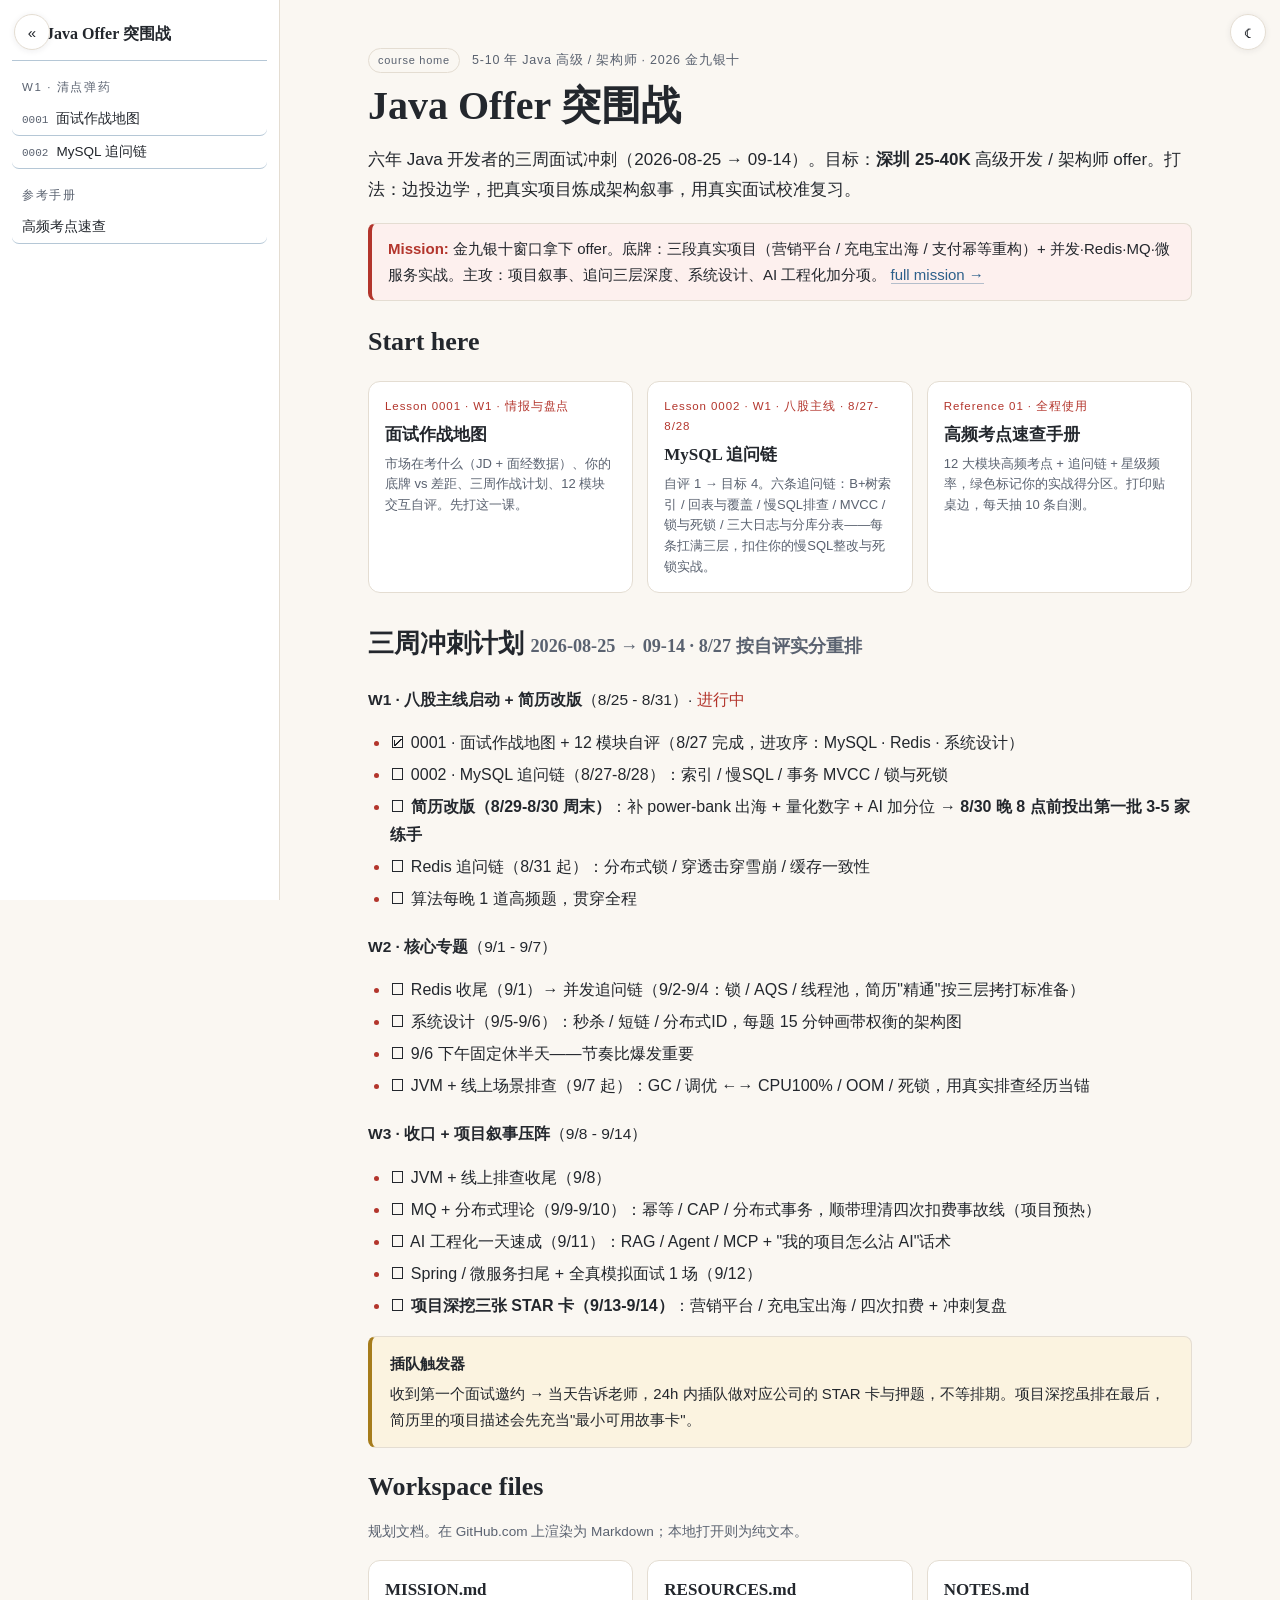
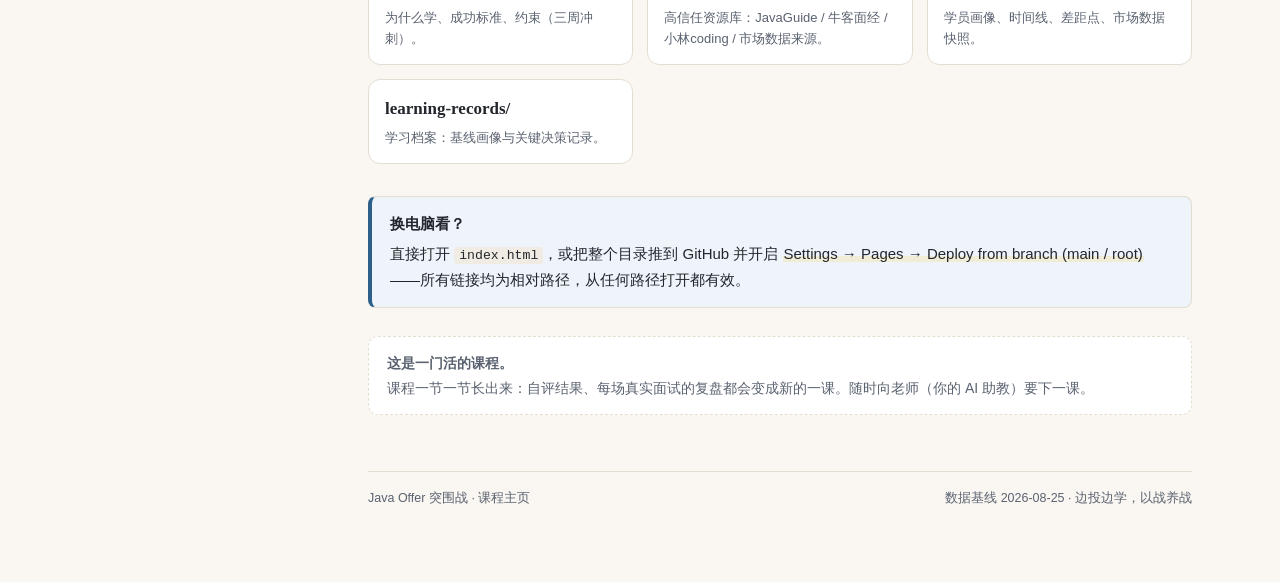
==== index.html @ 5a8470bd "课程初始化：作战地图 + MySQL 追问链 + 高频考点速查手册 - index.html 课程主页（三周冲刺 Roadmap，8/27 按自评实分重排） - lessons/0001 面试作战地图" ====
<!DOCTYPE html>
<html lang="zh-CN">
<head>
<meta charset="utf-8">
<meta name="viewport" content="width=device-width, initial-scale=1">
<title>Java Offer 突围战 · 三周冲刺</title>
<link rel="icon" href="assets/favicon.svg" type="image/svg+xml">
<link rel="stylesheet" href="assets/style.css">
<script src="assets/theme.js"></script>
<script src="assets/nav.js"></script>
</head>
<body>
<main class="page">

<div class="lesson-head">
  <div class="meta"><span class="tag">course home</span> 5-10 年 Java 高级 / 架构师 · 2026 金九银十</div>
  <h1>Java Offer 突围战</h1>
  <p class="lead">六年 Java 开发者的三周面试冲刺（2026-08-25 → 09-14）。目标：<strong>深圳 25-40K</strong> 高级开发 / 架构师 offer。打法：边投边学，把真实项目炼成架构叙事，用真实面试校准复习。</p>
</div>

<div class="win">
  <span class="label">Mission:</span> 金九银十窗口拿下 offer。底牌：三段真实项目（营销平台 / 充电宝出海 / 支付幂等重构）+ 并发·Redis·MQ·微服务实战。主攻：项目叙事、追问三层深度、系统设计、AI 工程化加分项。&nbsp;<a href="MISSION.md">full mission →</a>
</div>

<h2>Start here</h2>
<div class="cards">
  <a class="card" href="lessons/0001-interview-battle-map.html">
    <div class="n">Lesson 0001 · W1 · 情报与盘点</div>
    <div class="t">面试作战地图</div>
    <div class="d">市场在考什么（JD + 面经数据）、你的底牌 vs 差距、三周作战计划、12 模块交互自评。先打这一课。</div>
  </a>
  <a class="card" href="lessons/0002-mysql-follow-up-chains.html">
    <div class="n">Lesson 0002 · W1 · 八股主线 · 8/27-8/28</div>
    <div class="t">MySQL 追问链</div>
    <div class="d">自评 1 → 目标 4。六条追问链：B+树索引 / 回表与覆盖 / 慢SQL排查 / MVCC / 锁与死锁 / 三大日志与分库分表——每条扛满三层，扣住你的慢SQL整改与死锁实战。</div>
  </a>
  <a class="card" href="reference/0001-high-frequency-topics.html">
    <div class="n">Reference 01 · 全程使用</div>
    <div class="t">高频考点速查手册</div>
    <div class="d">12 大模块高频考点 + 追问链 + 星级频率，绿色标记你的实战得分区。打印贴桌边，每天抽 10 条自测。</div>
  </a>
</div>

<h2>三周冲刺计划 <span style="font-size:.7em;color:var(--ink-soft)">2026-08-25 → 09-14 · 8/27 按自评实分重排</span></h2>

<div class="phase"><strong>W1 · 八股主线启动 + 简历改版</strong>（8/25 - 8/31）· <span style="color:var(--accent)">进行中</span></div>
<ul>
  <li>☑ 0001 · 面试作战地图 + 12 模块自评（8/27 完成，进攻序：MySQL · Redis · 系统设计）</li>
  <li>☐ 0002 · MySQL 追问链（8/27-8/28）：索引 / 慢SQL / 事务 MVCC / 锁与死锁</li>
  <li>☐ <b>简历改版（8/29-8/30 周末）</b>：补 power-bank 出海 + 量化数字 + AI 加分位 → <b>8/30 晚 8 点前投出第一批 3-5 家练手</b></li>
  <li>☐ Redis 追问链（8/31 起）：分布式锁 / 穿透击穿雪崩 / 缓存一致性</li>
  <li>☐ 算法每晚 1 道高频题，贯穿全程</li>
</ul>

<div class="phase"><strong>W2 · 核心专题</strong>（9/1 - 9/7）</div>
<ul>
  <li>☐ Redis 收尾（9/1）→ 并发追问链（9/2-9/4：锁 / AQS / 线程池，简历"精通"按三层拷打标准备）</li>
  <li>☐ 系统设计（9/5-9/6）：秒杀 / 短链 / 分布式ID，每题 15 分钟画带权衡的架构图</li>
  <li>☐ 9/6 下午固定休半天——节奏比爆发重要</li>
  <li>☐ JVM + 线上场景排查（9/7 起）：GC / 调优 ←→ CPU100% / OOM / 死锁，用真实排查经历当锚</li>
</ul>

<div class="phase"><strong>W3 · 收口 + 项目叙事压阵</strong>（9/8 - 9/14）</div>
<ul>
  <li>☐ JVM + 线上排查收尾（9/8）</li>
  <li>☐ MQ + 分布式理论（9/9-9/10）：幂等 / CAP / 分布式事务，顺带理清四次扣费事故线（项目预热）</li>
  <li>☐ AI 工程化一天速成（9/11）：RAG / Agent / MCP + "我的项目怎么沾 AI"话术</li>
  <li>☐ Spring / 微服务扫尾 + 全真模拟面试 1 场（9/12）</li>
  <li>☐ <b>项目深挖三张 STAR 卡（9/13-9/14）</b>：营销平台 / 充电宝出海 / 四次扣费 + 冲刺复盘</li>
</ul>

<div class="callout gold">
  <span class="ttl">插队触发器</span>
  收到第一个面试邀约 → 当天告诉老师，24h 内插队做对应公司的 STAR 卡与押题，不等排期。项目深挖虽排在最后，简历里的项目描述会先充当"最小可用故事卡"。
</div>

<h2>Workspace files</h2>
<p style="font-size:.85rem;color:var(--ink-soft)">规划文档。在 GitHub.com 上渲染为 Markdown；本地打开则为纯文本。</p>
<div class="cards">
  <a class="card" href="MISSION.md"><div class="t">MISSION.md</div><div class="d">为什么学、成功标准、约束（三周冲刺）。</div></a>
  <a class="card" href="RESOURCES.md"><div class="t">RESOURCES.md</div><div class="d">高信任资源库：JavaGuide / 牛客面经 / 小林coding / 市场数据来源。</div></a>
  <a class="card" href="NOTES.md"><div class="t">NOTES.md</div><div class="d">学员画像、时间线、差距点、市场数据快照。</div></a>
  <a class="card" href="learning-records/0001-mission-established-baseline-from-resume.md"><div class="t">learning-records/</div><div class="d">学习档案：基线画像与关键决策记录。</div></a>
</div>

<div class="callout" style="margin-top:2rem;">
  <span class="ttl">换电脑看？</span>
  直接打开 <code>index.html</code>，或把整个目录推到 GitHub 并开启 <em>Settings → Pages → Deploy from branch (main / root)</em>——所有链接均为相对路径，从任何路径打开都有效。
</div>

<div class="ask-box">
  <span style="font-weight:700">这是一门活的课程。</span><br>
  课程一节一节长出来：自评结果、每场真实面试的复盘都会变成新的一课。随时向老师（你的 AI 助教）要下一课。
</div>

<footer class="site">
  <span>Java Offer 突围战 · 课程主页</span>
  <span>数据基线 2026-08-25 · 边投边学，以战养战</span>
</footer>

</main>
</body>
</html>
---- assets/style.css ----
/* ============================================================
   style.css — Java Offer 突围战 · 共享课程样式
   所有 lesson / reference / index 均引用本文件（nav.js 依赖此文件名推断路径前缀）。
   设计基调：暖纸底色 + 墨色正文 + 印章红点缀（作战地图气质）。
   支持明 / 暗双主题：theme.js 在首帧前设置 data-theme。
   ============================================================ */

:root {
  --paper: #faf7f2;
  --card: #ffffff;
  --ink: #23272d;
  --ink-soft: #5a6270;
  --line: #e4ddd2;
  --accent: #b3352c;        /* 印章红 */
  --accent-soft: #fdf0ee;
  --gold: #a67c1b;
  --gold-soft: #fbf3e0;
  --green: #2f7a4f;
  --green-soft: #ecf6f0;
  --blue: #2c5f8a;
  --blue-soft: #eef4fa;
  --surface-th: #f4efe7;    /* 表头 / 代码底 */
  --surface-zebra: #fdfbf8; /* 斑马纹 / 悬停 */
  --border-row: #efe9df;
  --code-bg: #f1ece3;
  --dot-idle: #d8d0c3;
  --em-mark: #f5df9d62;
  --shadow-card: rgba(35, 39, 45, 0.08);
  --serif: "Noto Serif SC", "Songti SC", "STSong", serif;
  --sans: -apple-system, "PingFang SC", "Helvetica Neue", "Microsoft YaHei", sans-serif;
  --mono: "SF Mono", "JetBrains Mono", Menlo, Consolas, monospace;
  --nav-w: 280px;
}

/* ---------- 暗色主题 ---------- */
[data-theme="dark"] {
  --paper: #17181c;
  --card: #20222a;
  --ink: #e8e6e1;
  --ink-soft: #9aa0ad;
  --line: #33363f;
  --accent: #e26157;
  --accent-soft: #38221f;
  --gold: #d9a94e;
  --gold-soft: #38301c;
  --green: #5cb887;
  --green-soft: #1e3227;
  --blue: #6da3d8;
  --blue-soft: #1d2c3d;
  --surface-th: #2a2d36;
  --surface-zebra: #242730;
  --border-row: #2e313a;
  --code-bg: #2b2e37;
  --dot-idle: #3f434e;
  --em-mark: #8a6d1f66;
  --shadow-card: rgba(0, 0, 0, 0.35);
}

* { box-sizing: border-box; }

html { -webkit-text-size-adjust: 100%; }

body {
  margin: 0;
  background: var(--paper);
  color: var(--ink);
  font-family: var(--sans);
  font-size: 16px;
  line-height: 1.75;
  text-rendering: optimizeLegibility;
  transition: background .25s ease, color .25s ease;
}

.page {
  max-width: 880px;
  margin: 0 auto;
  padding: 48px 28px 72px;
}

/* ---------- 侧边栏导航（nav.js 注入） ---------- */
.sidenav {
  position: fixed; top: 0; bottom: 0; left: 0;
  width: var(--nav-w);
  background: var(--card);
  border-right: 1px solid var(--line);
  overflow-y: auto;
  padding: 14px 12px 28px;
  z-index: 60;
  transition: transform .25s ease;
}
.sidenav .brand {
  display: block; font-family: var(--serif); font-weight: 700; font-size: 16px;
  color: var(--ink); text-decoration: none; padding: 6px 10px 12px;
}
.sidenav .brand:hover { color: var(--accent); }
.sidenav .sec {
  font-size: 11.5px; letter-spacing: .14em; color: var(--ink-soft);
  margin: 16px 10px 6px; text-transform: uppercase;
}
.sidenav .item {
  display: flex; gap: 8px; align-items: baseline;
  padding: 6px 10px; border-radius: 7px; font-size: 13.5px;
  color: var(--ink); text-decoration: none; line-height: 1.45;
}
.sidenav .item:hover { background: var(--surface-zebra); color: var(--accent); }
.sidenav .item.active { background: var(--accent-soft); color: var(--accent); font-weight: 650; }
.sidenav .item .num { font-family: var(--mono); font-size: 11px; color: var(--ink-soft); }

@media (min-width: 1024px) {
  body.has-nav { padding-left: var(--nav-w); }
  body.nav-collapsed { padding-left: 0; }
  body.nav-collapsed .sidenav { transform: translateX(-100%); }
  body.nav-collapsed .resize-handle { display: none; }
}
@media (max-width: 1023.98px) {
  .sidenav { transform: translateX(-100%); box-shadow: 8px 0 24px var(--shadow-card); }
  .sidenav.open { transform: none; }
  .resize-handle { display: none; }
}

.nav-backdrop {
  position: fixed; inset: 0; background: rgba(0, 0, 0, .35);
  opacity: 0; pointer-events: none; transition: opacity .2s; z-index: 55;
}
.nav-backdrop.show { opacity: 1; pointer-events: auto; }

.nav-toggle, .theme-toggle {
  position: fixed; top: 14px; z-index: 70;
  width: 36px; height: 36px; border-radius: 50%;
  border: 1px solid var(--line); background: var(--card); color: var(--ink);
  font-size: 15px; cursor: pointer; line-height: 1;
  box-shadow: 0 1px 6px var(--shadow-card);
}
.nav-toggle { left: 14px; }
.theme-toggle { right: 14px; }
.nav-toggle:hover, .theme-toggle:hover { border-color: var(--accent); color: var(--accent); }

.resize-handle {
  position: fixed; top: 0; bottom: 0;
  left: calc(var(--nav-w) - 3px); width: 6px;
  cursor: col-resize; z-index: 65;
}
body.resizing { cursor: col-resize; user-select: none; }
body.resizing .sidenav { transition: none; }

/* ---------- 课程主页（index.html） ---------- */
.lesson-head .meta {
  font-size: 12.5px; color: var(--ink-soft); letter-spacing: .06em; margin-bottom: 8px;
}
.tag {
  display: inline-block; border: 1px solid var(--line); border-radius: 999px;
  padding: 2px 9px; margin-right: 8px; font-size: 11px; color: var(--ink-soft);
}
.cards {
  display: grid; grid-template-columns: repeat(auto-fill, minmax(250px, 1fr));
  gap: 14px; margin: 16px 0 28px;
}
.card {
  display: block; background: var(--card); border: 1px solid var(--line);
  border-radius: 12px; padding: 14px 16px; text-decoration: none; color: var(--ink);
  transition: transform .15s ease, border-color .15s ease, box-shadow .15s ease;
}
.card:hover {
  border-color: var(--accent); transform: translateY(-2px);
  box-shadow: 0 6px 18px var(--shadow-card);
}
.card .n { font-size: 11.5px; letter-spacing: .08em; color: var(--accent); margin-bottom: 4px; }
.card .t { font-family: var(--serif); font-size: 17px; font-weight: 700; margin-bottom: 4px; }
.card .d { font-size: 13px; color: var(--ink-soft); line-height: 1.6; }

.phase { margin: 20px 0 6px; font-size: 15.5px; }

.win {
  border: 1px solid var(--line); border-left: 4px solid var(--accent);
  background: var(--accent-soft); border-radius: 8px; padding: 12px 16px; margin: 18px 0;
  font-size: 15px;
}
.win .label { font-weight: 700; color: var(--accent); }

.ask-box {
  border: 1px dashed var(--line); border-radius: 10px; padding: 14px 18px;
  margin: 28px 0 0; color: var(--ink-soft); font-size: 14px; background: var(--card);
}

/* ---------- 头部 ---------- */
.kicker {
  font-family: var(--sans);
  font-size: 13px;
  letter-spacing: 0.35em;
  color: var(--accent);
  font-weight: 600;
  text-transform: uppercase;
  margin-bottom: 10px;
}

h1 {
  font-family: var(--serif);
  font-size: 40px;
  line-height: 1.25;
  margin: 0 0 14px;
  font-weight: 700;
}

.subtitle {
  font-size: 17px;
  color: var(--ink-soft);
  margin: 0 0 18px;
  max-width: 40em;
}

.meta-badges { display: flex; flex-wrap: wrap; gap: 8px; margin: 18px 0 8px; }

.badge {
  display: inline-block;
  font-size: 12px;
  line-height: 1;
  padding: 6px 10px;
  border-radius: 999px;
  border: 1px solid var(--line);
  background: var(--card);
  color: var(--ink-soft);
  white-space: nowrap;
}
.badge.red   { color: var(--accent); border-color: color-mix(in srgb, var(--accent) 30%, transparent); background: var(--accent-soft); }
.badge.gold  { color: var(--gold); border-color: color-mix(in srgb, var(--gold) 35%, transparent); background: var(--gold-soft); }
.badge.green { color: var(--green); border-color: color-mix(in srgb, var(--green) 35%, transparent); background: var(--green-soft); }
.badge.blue  { color: var(--blue); border-color: color-mix(in srgb, var(--blue) 35%, transparent); background: var(--blue-soft); }

hr.rule {
  border: 0;
  height: 1px;
  background: linear-gradient(90deg, var(--accent) 0 64px, var(--line) 64px 100%);
  margin: 34px 0;
}

/* ---------- 章节 ---------- */
section { margin: 34px 0; }

h2 {
  font-family: var(--serif);
  font-size: 26px;
  margin: 0 0 6px;
  font-weight: 700;
}
h2 .no {
  color: var(--accent);
  font-size: 15px;
  font-family: var(--sans);
  font-weight: 600;
  letter-spacing: 0.15em;
  display: block;
  margin-bottom: 2px;
}
h3 {
  font-family: var(--serif);
  font-size: 19px;
  margin: 26px 0 8px;
  font-weight: 700;
}

.lead { font-size: 17px; color: var(--ink); }
p { margin: 10px 0; }
a { color: var(--blue); text-decoration: none; border-bottom: 1px solid color-mix(in srgb, var(--blue) 35%, transparent); }
a:hover { color: var(--accent); border-bottom-color: var(--accent); }

strong { font-weight: 650; }
em { font-style: normal; background: linear-gradient(transparent 62%, var(--em-mark) 62%); padding: 0 1px; }

ul, ol { padding-left: 1.4em; }
li { margin: 4px 0; }
li::marker { color: var(--accent); }

/* ---------- 表格 ---------- */
.tbl-wrap { overflow-x: auto; margin: 14px 0; border: 1px solid var(--line); border-radius: 10px; background: var(--card); }

table { border-collapse: collapse; width: 100%; font-size: 14px; line-height: 1.6; }

th {
  font-family: var(--sans);
  text-align: left;
  font-size: 12.5px;
  letter-spacing: 0.06em;
  color: var(--ink-soft);
  background: var(--surface-th);
  padding: 10px 12px;
  border-bottom: 1px solid var(--line);
  white-space: nowrap;
}
td {
  padding: 10px 12px;
  border-bottom: 1px solid var(--border-row);
  vertical-align: top;
}
tr:last-child td { border-bottom: 0; }
tr:nth-child(even) td { background: var(--surface-zebra); }

table .ok   { color: var(--green); font-weight: 600; }
table .gap  { color: var(--accent); font-weight: 600; }
table .mid  { color: var(--gold); font-weight: 600; }

/* ---------- 提示块 ---------- */
.callout {
  border: 1px solid var(--line);
  border-left: 4px solid var(--blue);
  border-radius: 8px;
  background: var(--blue-soft);
  padding: 14px 18px;
  margin: 16px 0;
  font-size: 15px;
}
.callout .ttl { font-weight: 700; display: block; margin-bottom: 4px; font-family: var(--serif); }
.callout.red   { border-left-color: var(--accent); background: var(--accent-soft); }
.callout.gold  { border-left-color: var(--gold);   background: var(--gold-soft); }
.callout.green { border-left-color: var(--green);  background: var(--green-soft); }

/* ---------- 行动卡（今日战令） ---------- */
.action {
  border: 2px solid var(--ink);
  border-radius: 12px;
  background: var(--card);
  box-shadow: 5px 5px 0 var(--accent);
  padding: 20px 24px;
  margin: 26px 0;
}
.action .ttl {
  font-family: var(--serif);
  font-size: 20px;
  font-weight: 700;
  margin-bottom: 6px;
}

/* ---------- 星级（考点频率） ---------- */
.stars { color: var(--accent); letter-spacing: 2px; font-size: 13px; white-space: nowrap; }
.stars .off { color: var(--dot-idle); }

/* ---------- 交互组件（自评 / 测验通用） ---------- */
.widget {
  border: 1px solid var(--line);
  border-radius: 12px;
  background: var(--card);
  padding: 20px 22px;
  margin: 18px 0;
}
.widget .w-title {
  font-family: var(--serif);
  font-size: 18px;
  font-weight: 700;
  margin-bottom: 4px;
}
.widget .w-sub { font-size: 13.5px; color: var(--ink-soft); margin-bottom: 14px; }

.rate-row {
  display: flex;
  align-items: center;
  gap: 12px;
  padding: 9px 6px;
  border-bottom: 1px dashed var(--border-row);
  flex-wrap: wrap;
}
.rate-row:last-of-type { border-bottom: 0; }
.rate-row .r-name { flex: 1 1 240px; font-size: 14.5px; }
.rate-row .r-name small { color: var(--ink-soft); display: block; font-size: 12px; line-height: 1.5; }

.dots { display: flex; gap: 6px; }
.dots label {
  width: 30px; height: 30px;
  border-radius: 50%;
  border: 1.5px solid var(--dot-idle);
  display: flex; align-items: center; justify-content: center;
  font-size: 13px; color: var(--ink-soft);
  cursor: pointer; user-select: none;
  transition: all .12s ease;
}
.dots label:hover { border-color: var(--accent); color: var(--accent); }
.dots input { display: none; }
.dots label:has(input:checked) { background: var(--accent); border-color: var(--accent); color: #fff; font-weight: 700; }

.prio-list { list-style: none; padding: 0; margin: 12px 0 0; }
.prio-list li {
  display: flex; align-items: baseline; gap: 10px;
  padding: 7px 10px; border-radius: 7px; margin: 3px 0;
  font-size: 14.5px; background: var(--surface-zebra); border: 1px solid var(--border-row);
}
.prio-list li.top { background: var(--accent-soft); border-color: color-mix(in srgb, var(--accent) 30%, transparent); font-weight: 650; }
.prio-list .rank { font-family: var(--mono); font-size: 12px; color: var(--ink-soft); min-width: 2.4em; }
.prio-list li.top .rank { color: var(--accent); }
.prio-list .delta { margin-left: auto; font-size: 12px; color: var(--ink-soft); white-space: nowrap; }

/* ---------- 考点清单（reference 文档复用组件） ---------- */
.qlist { display: grid; gap: 10px; margin: 14px 0; }
.q-item {
  border: 1px solid var(--line); border-left: 3px solid var(--line);
  border-radius: 8px; background: var(--card); padding: 10px 14px;
}
.q-item.f3 { border-left-color: var(--accent); }
.q-item.f2 { border-left-color: var(--gold); }
.q-item.f1 { border-left-color: var(--line); }
.q-item .q-line { display: flex; align-items: baseline; gap: 10px; flex-wrap: wrap; }
.q-item .q-text { font-weight: 650; font-size: 15px; }
.q-item .q-hook { margin: 4px 0 0; font-size: 13.5px; color: var(--ink-soft); line-height: 1.65; }
.q-item .you {
  display: inline-block; font-size: 11.5px; color: var(--green); background: var(--green-soft);
  border: 1px solid color-mix(in srgb, var(--green) 35%, transparent); border-radius: 999px; padding: 2px 8px; white-space: nowrap;
}

/* ---------- 引用 / 出处 ---------- */
.src {
  font-size: 12.5px;
  color: var(--ink-soft);
  border-top: 1px dashed var(--line);
  margin-top: 18px;
  padding-top: 10px;
}
.cite { font-size: 12.5px; color: var(--ink-soft); }

/* ---------- 页脚 / 导航 ---------- */
.lesson-nav {
  display: flex; flex-wrap: wrap; gap: 10px; margin-top: 40px;
}
.lesson-nav a {
  display: inline-block; padding: 10px 16px; border-radius: 8px;
  background: var(--card); border: 1px solid var(--line);
  color: var(--ink); font-size: 14px; border-bottom-width: 1px;
}
.lesson-nav a:hover { border-color: var(--accent); color: var(--accent); }
.lesson-nav a.primary { background: var(--ink); color: var(--paper); border-color: var(--ink); }
.lesson-nav a.primary:hover { background: var(--accent); border-color: var(--accent); color: #fff; }

footer.site {
  margin-top: 56px; padding-top: 16px; border-top: 1px solid var(--line);
  font-size: 12.5px; color: var(--ink-soft);
  display: flex; justify-content: space-between; gap: 12px; flex-wrap: wrap;
}

code { font-family: var(--mono); font-size: 0.88em; background: var(--code-bg); border-radius: 4px; padding: 1px 5px; }

.flow {
  display: flex; flex-wrap: wrap; align-items: stretch; gap: 8px; margin: 14px 0;
}
.flow .step {
  flex: 1 1 150px; border: 1px solid var(--line); border-radius: 10px;
  background: var(--card); padding: 12px 14px; font-size: 13.5px; line-height: 1.55;
}
.flow .step b { display: block; font-family: var(--serif); font-size: 15px; margin-bottom: 3px; }
.flow .step.hot { border-color: color-mix(in srgb, var(--accent) 35%, transparent); background: var(--accent-soft); }

/* ---------- 打印 ---------- */
@media print {
  body { background: #fff; font-size: 12px; }
  .page { max-width: 100%; padding: 0; }
  .widget, .action { box-shadow: none; }
  section { break-inside: avoid-page; }
  .no-print, .sidenav, .nav-toggle, .theme-toggle, .resize-handle, .nav-backdrop { display: none !important; }
  body.has-nav { padding-left: 0; }
  a { border-bottom: 0; color: var(--ink); }
}
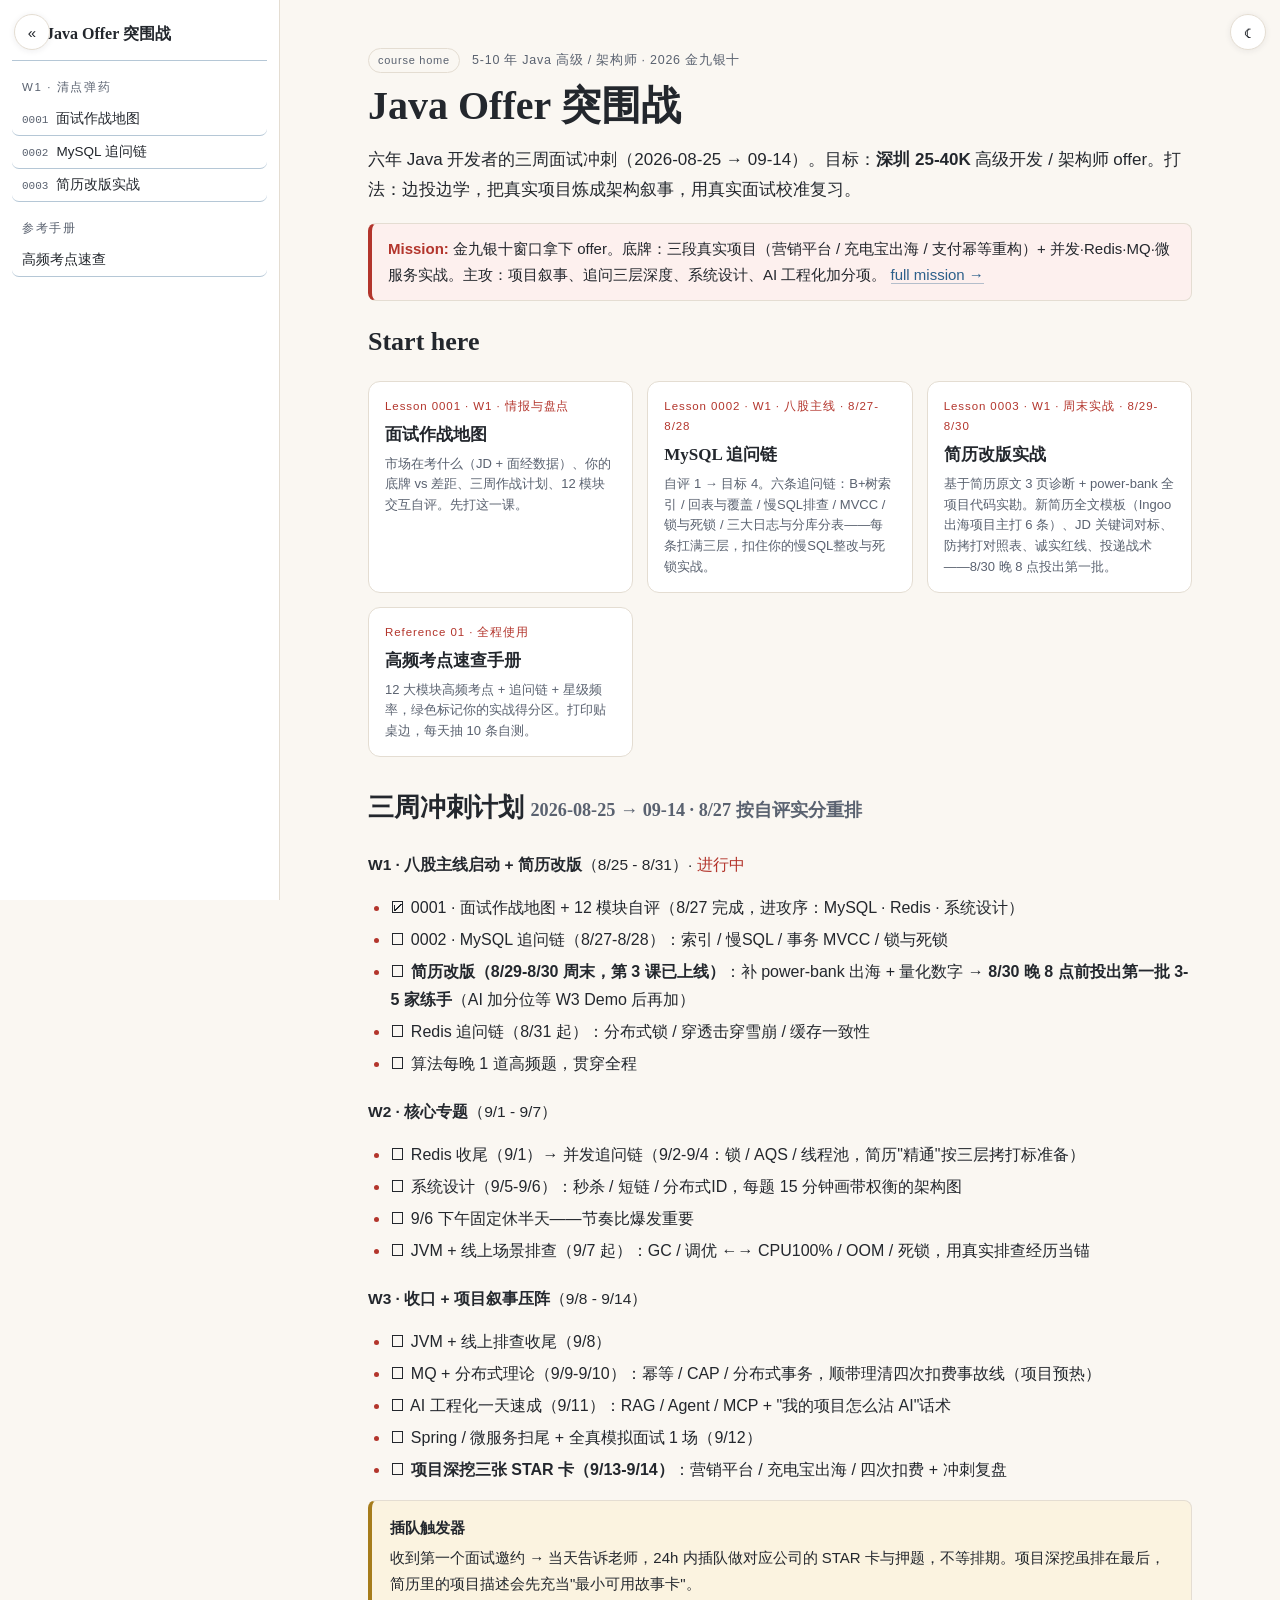
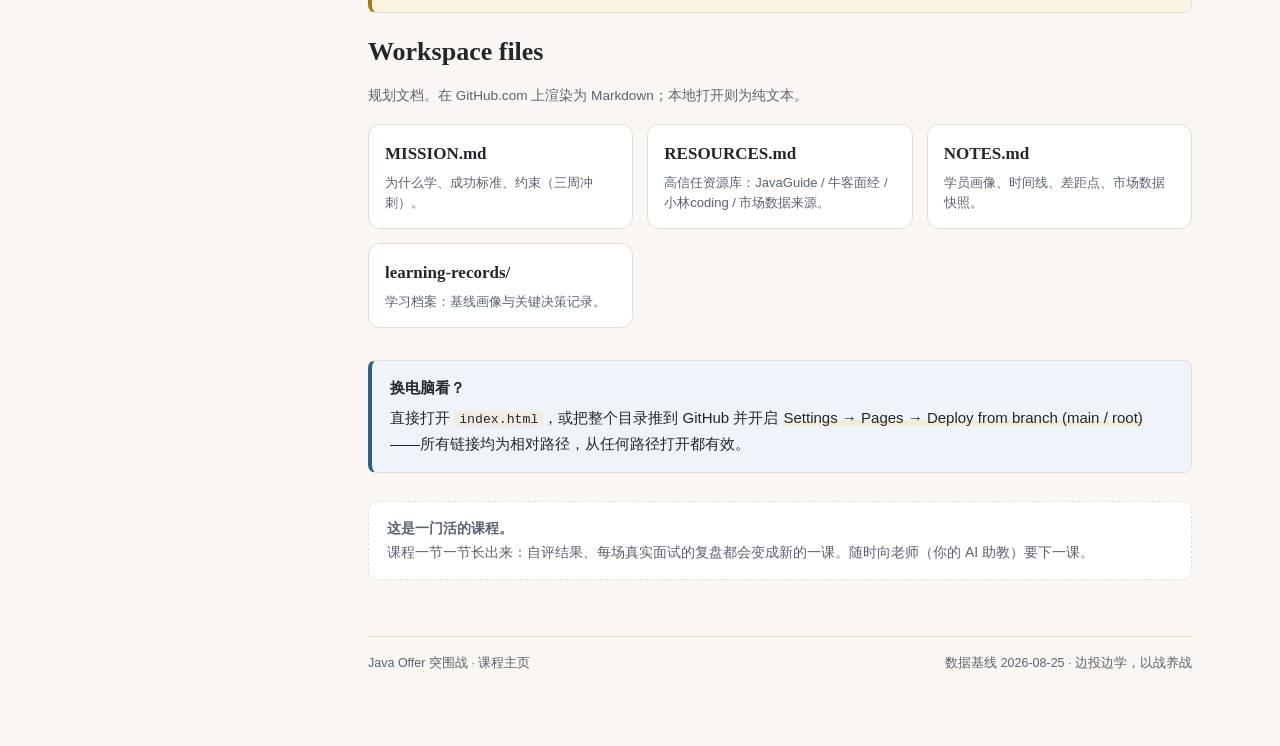
==== commit f7851171: "第3课简历改版实战：简历原文诊断 + power-bank 全项目实勘档案（0004）+ 隐私 PDF 不入库" ====
--- a/index.html
+++ b/index.html
@@ -34,6 +34,11 @@
     <div class="t">MySQL 追问链</div>
     <div class="d">自评 1 → 目标 4。六条追问链：B+树索引 / 回表与覆盖 / 慢SQL排查 / MVCC / 锁与死锁 / 三大日志与分库分表——每条扛满三层，扣住你的慢SQL整改与死锁实战。</div>
   </a>
+  <a class="card" href="lessons/0003-resume-rework.html">
+    <div class="n">Lesson 0003 · W1 · 周末实战 · 8/29-8/30</div>
+    <div class="t">简历改版实战</div>
+    <div class="d">基于简历原文 3 页诊断 + power-bank 全项目代码实勘。新简历全文模板（Ingoo 出海项目主打 6 条）、JD 关键词对标、防拷打对照表、诚实红线、投递战术——8/30 晚 8 点投出第一批。</div>
+  </a>
   <a class="card" href="reference/0001-high-frequency-topics.html">
     <div class="n">Reference 01 · 全程使用</div>
     <div class="t">高频考点速查手册</div>
@@ -47,7 +52,7 @@
 <ul>
   <li>☑ 0001 · 面试作战地图 + 12 模块自评（8/27 完成，进攻序：MySQL · Redis · 系统设计）</li>
   <li>☐ 0002 · MySQL 追问链（8/27-8/28）：索引 / 慢SQL / 事务 MVCC / 锁与死锁</li>
-  <li>☐ <b>简历改版（8/29-8/30 周末）</b>：补 power-bank 出海 + 量化数字 + AI 加分位 → <b>8/30 晚 8 点前投出第一批 3-5 家练手</b></li>
+  <li>☐ <b>简历改版（8/29-8/30 周末，第 3 课已上线）</b>：补 power-bank 出海 + 量化数字 → <b>8/30 晚 8 点前投出第一批 3-5 家练手</b>（AI 加分位等 W3 Demo 后再加）</li>
   <li>☐ Redis 追问链（8/31 起）：分布式锁 / 穿透击穿雪崩 / 缓存一致性</li>
   <li>☐ 算法每晚 1 道高频题，贯穿全程</li>
 </ul>
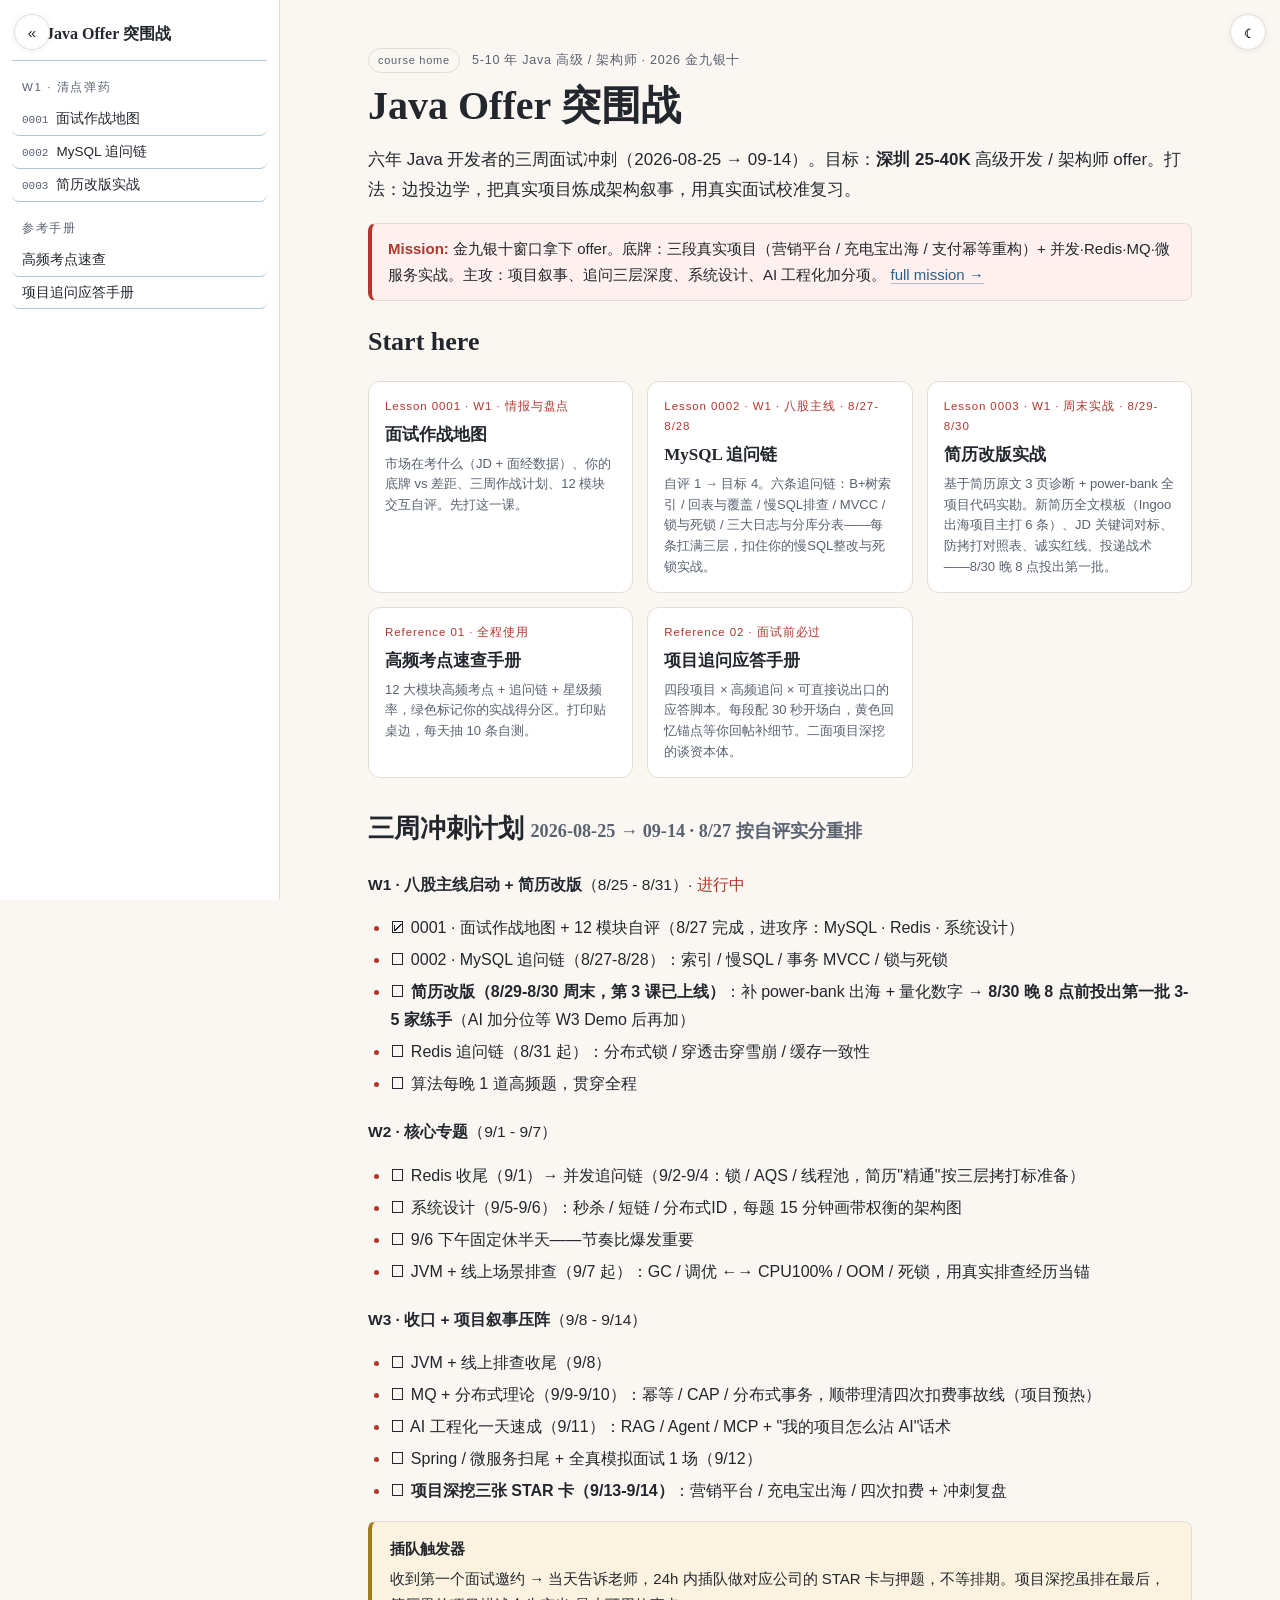
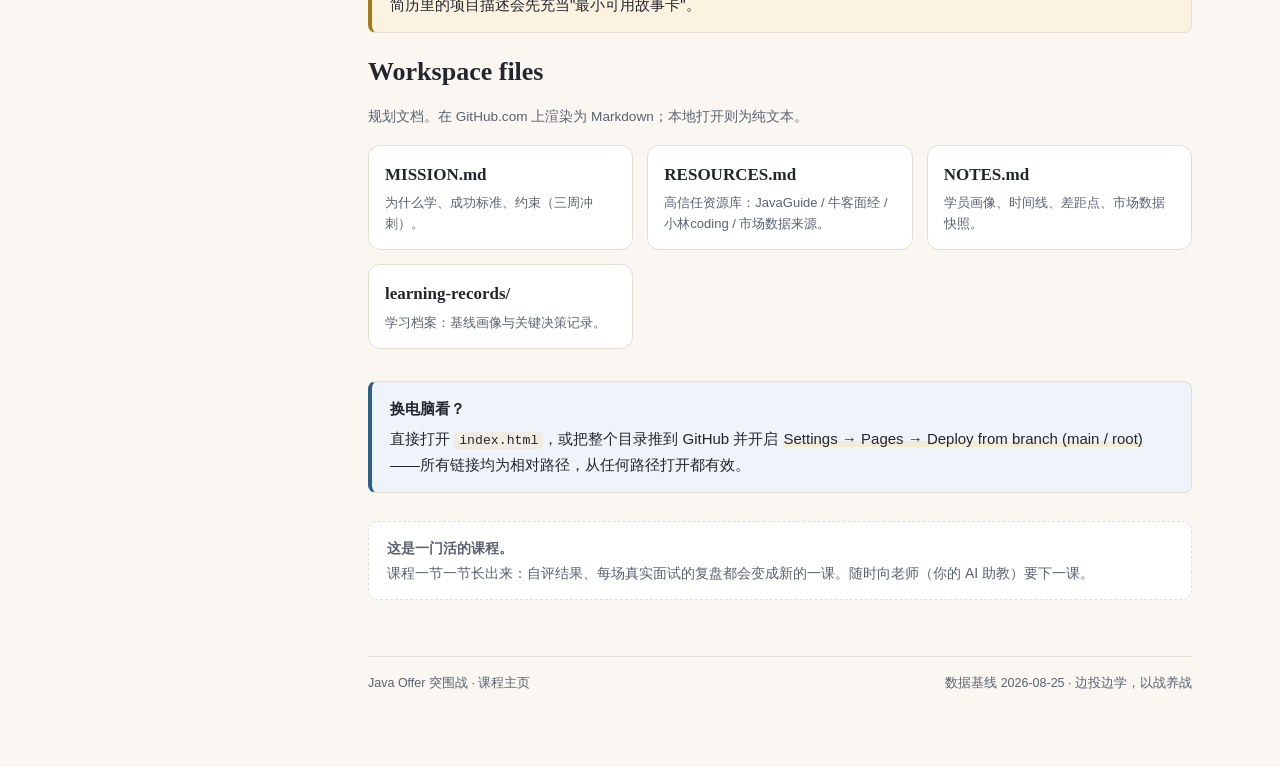
==== commit b7b32e9b: "简历恢复老项目详细度 + 新增《项目追问应答手册》（reference/0002：四段项目应答脚本+30秒开场白+回忆锚点）" ====
--- a/index.html
+++ b/index.html
@@ -43,6 +43,11 @@
     <div class="n">Reference 01 · 全程使用</div>
     <div class="t">高频考点速查手册</div>
     <div class="d">12 大模块高频考点 + 追问链 + 星级频率，绿色标记你的实战得分区。打印贴桌边，每天抽 10 条自测。</div>
+  </a>
+  <a class="card" href="reference/0002-project-question-bank.html">
+    <div class="n">Reference 02 · 面试前必过</div>
+    <div class="t">项目追问应答手册</div>
+    <div class="d">四段项目 × 高频追问 × 可直接说出口的应答脚本。每段配 30 秒开场白，黄色回忆锚点等你回帖补细节。二面项目深挖的谈资本体。</div>
   </a>
 </div>
 
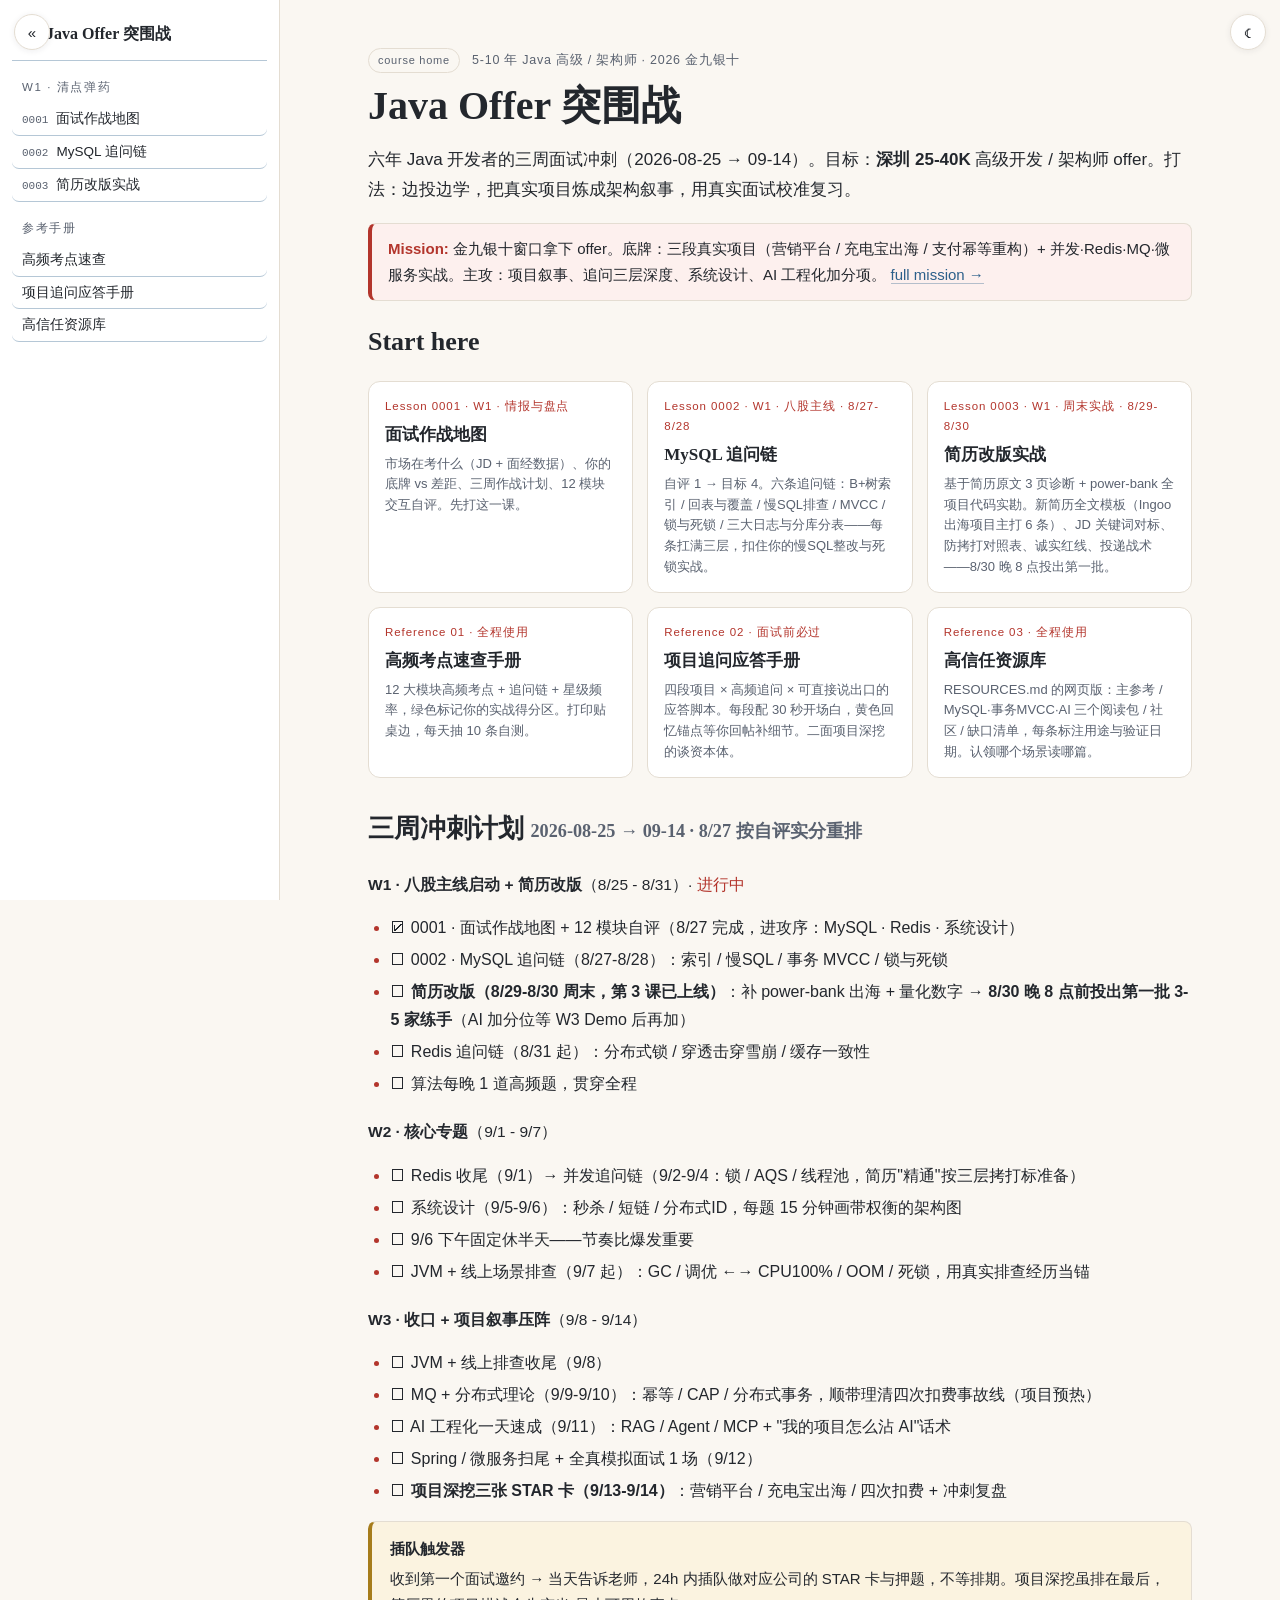
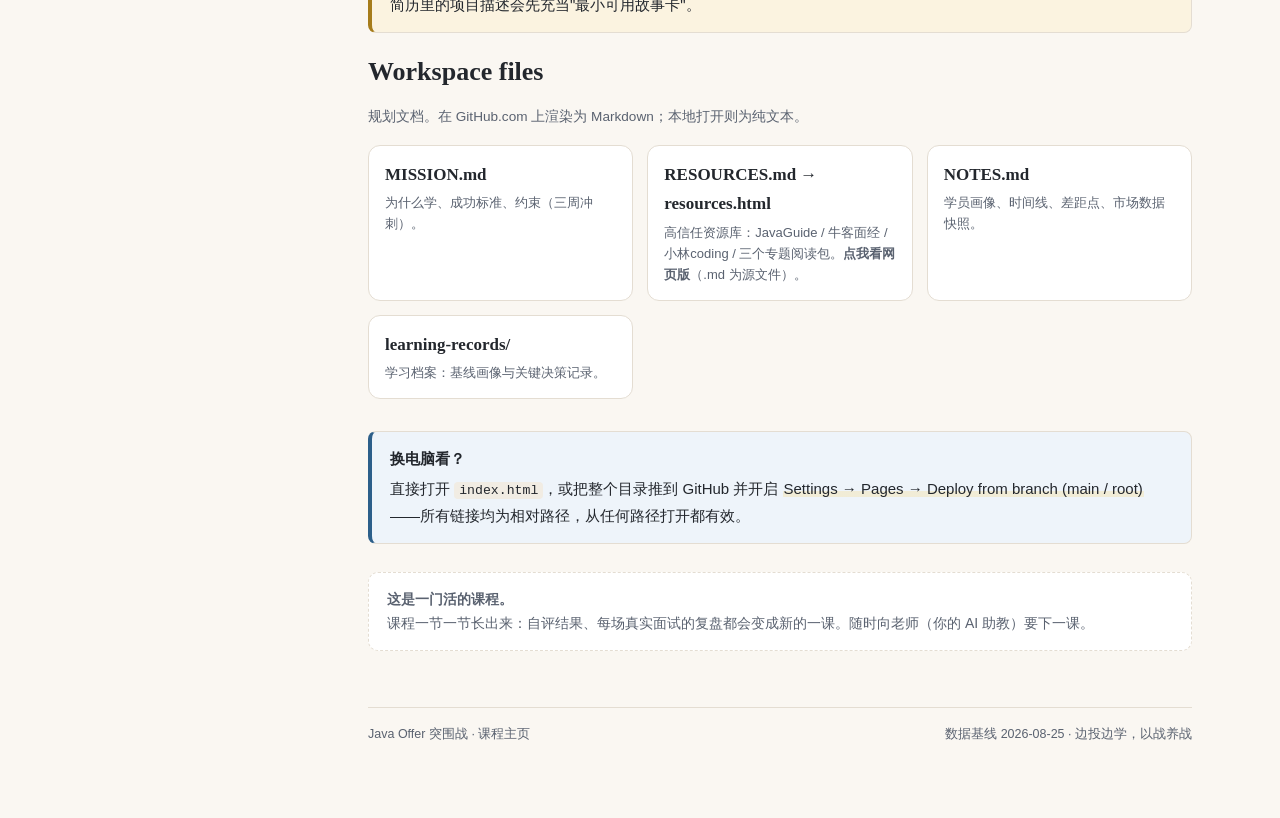
==== commit 7de40438: "第2课答疑沉淀：地基④⑤⑥ + 链3/链4补充；新增资源库网页版；移动端修复 - 地基④：树高公式 h=log(m+1)N 逐符号拆解（底数=扇出、换底公式、1170→3层） - 地基⑤：最左前缀底层" ====
--- a/index.html
+++ b/index.html
@@ -49,6 +49,11 @@
     <div class="t">项目追问应答手册</div>
     <div class="d">四段项目 × 高频追问 × 可直接说出口的应答脚本。每段配 30 秒开场白，黄色回忆锚点等你回帖补细节。二面项目深挖的谈资本体。</div>
   </a>
+  <a class="card" href="resources.html">
+    <div class="n">Reference 03 · 全程使用</div>
+    <div class="t">高信任资源库</div>
+    <div class="d">RESOURCES.md 的网页版：主参考 / MySQL·事务MVCC·AI 三个阅读包 / 社区 / 缺口清单，每条标注用途与验证日期。认领哪个场景读哪篇。</div>
+  </a>
 </div>
 
 <h2>三周冲刺计划 <span style="font-size:.7em;color:var(--ink-soft)">2026-08-25 → 09-14 · 8/27 按自评实分重排</span></h2>
@@ -88,7 +93,7 @@
 <p style="font-size:.85rem;color:var(--ink-soft)">规划文档。在 GitHub.com 上渲染为 Markdown；本地打开则为纯文本。</p>
 <div class="cards">
   <a class="card" href="MISSION.md"><div class="t">MISSION.md</div><div class="d">为什么学、成功标准、约束（三周冲刺）。</div></a>
-  <a class="card" href="RESOURCES.md"><div class="t">RESOURCES.md</div><div class="d">高信任资源库：JavaGuide / 牛客面经 / 小林coding / 市场数据来源。</div></a>
+  <a class="card" href="resources.html"><div class="t">RESOURCES.md → resources.html</div><div class="d">高信任资源库：JavaGuide / 牛客面经 / 小林coding / 三个专题阅读包。<b>点我看网页版</b>（.md 为源文件）。</div></a>
   <a class="card" href="NOTES.md"><div class="t">NOTES.md</div><div class="d">学员画像、时间线、差距点、市场数据快照。</div></a>
   <a class="card" href="learning-records/0001-mission-established-baseline-from-resume.md"><div class="t">learning-records/</div><div class="d">学习档案：基线画像与关键决策记录。</div></a>
 </div>
--- a/assets/style.css
+++ b/assets/style.css
@@ -444,6 +444,21 @@
 .flow .step b { display: block; font-family: var(--serif); font-size: 15px; margin-bottom: 3px; }
 .flow .step.hot { border-color: color-mix(in srgb, var(--accent) 35%, transparent); background: var(--accent-soft); }
 
+/* ---------- 移动端修复（2026-09-02） ---------- */
+@media (max-width: 1023.98px) {
+  /* 左上角的固定导航按钮（top:14px + 高 36px = 占到 50px）会压住页面标题，内容整体让位 */
+  body.has-nav .page { padding-top: 68px; }
+  /* "你的实战锚点"绿标内容较长，nowrap 在窄屏会溢出屏幕——改为可换行的高亮形态 */
+  .q-item .you {
+    display: inline;
+    white-space: normal;
+    box-decoration-break: clone;
+    -webkit-box-decoration-break: clone;
+  }
+  /* 长 URL / 长英文串兜底：允许必要时断词，防横向溢出 */
+  .callout, .q-hook, .card .d, td, p, li { overflow-wrap: break-word; }
+}
+
 /* ---------- 打印 ---------- */
 @media print {
   body { background: #fff; font-size: 12px; }
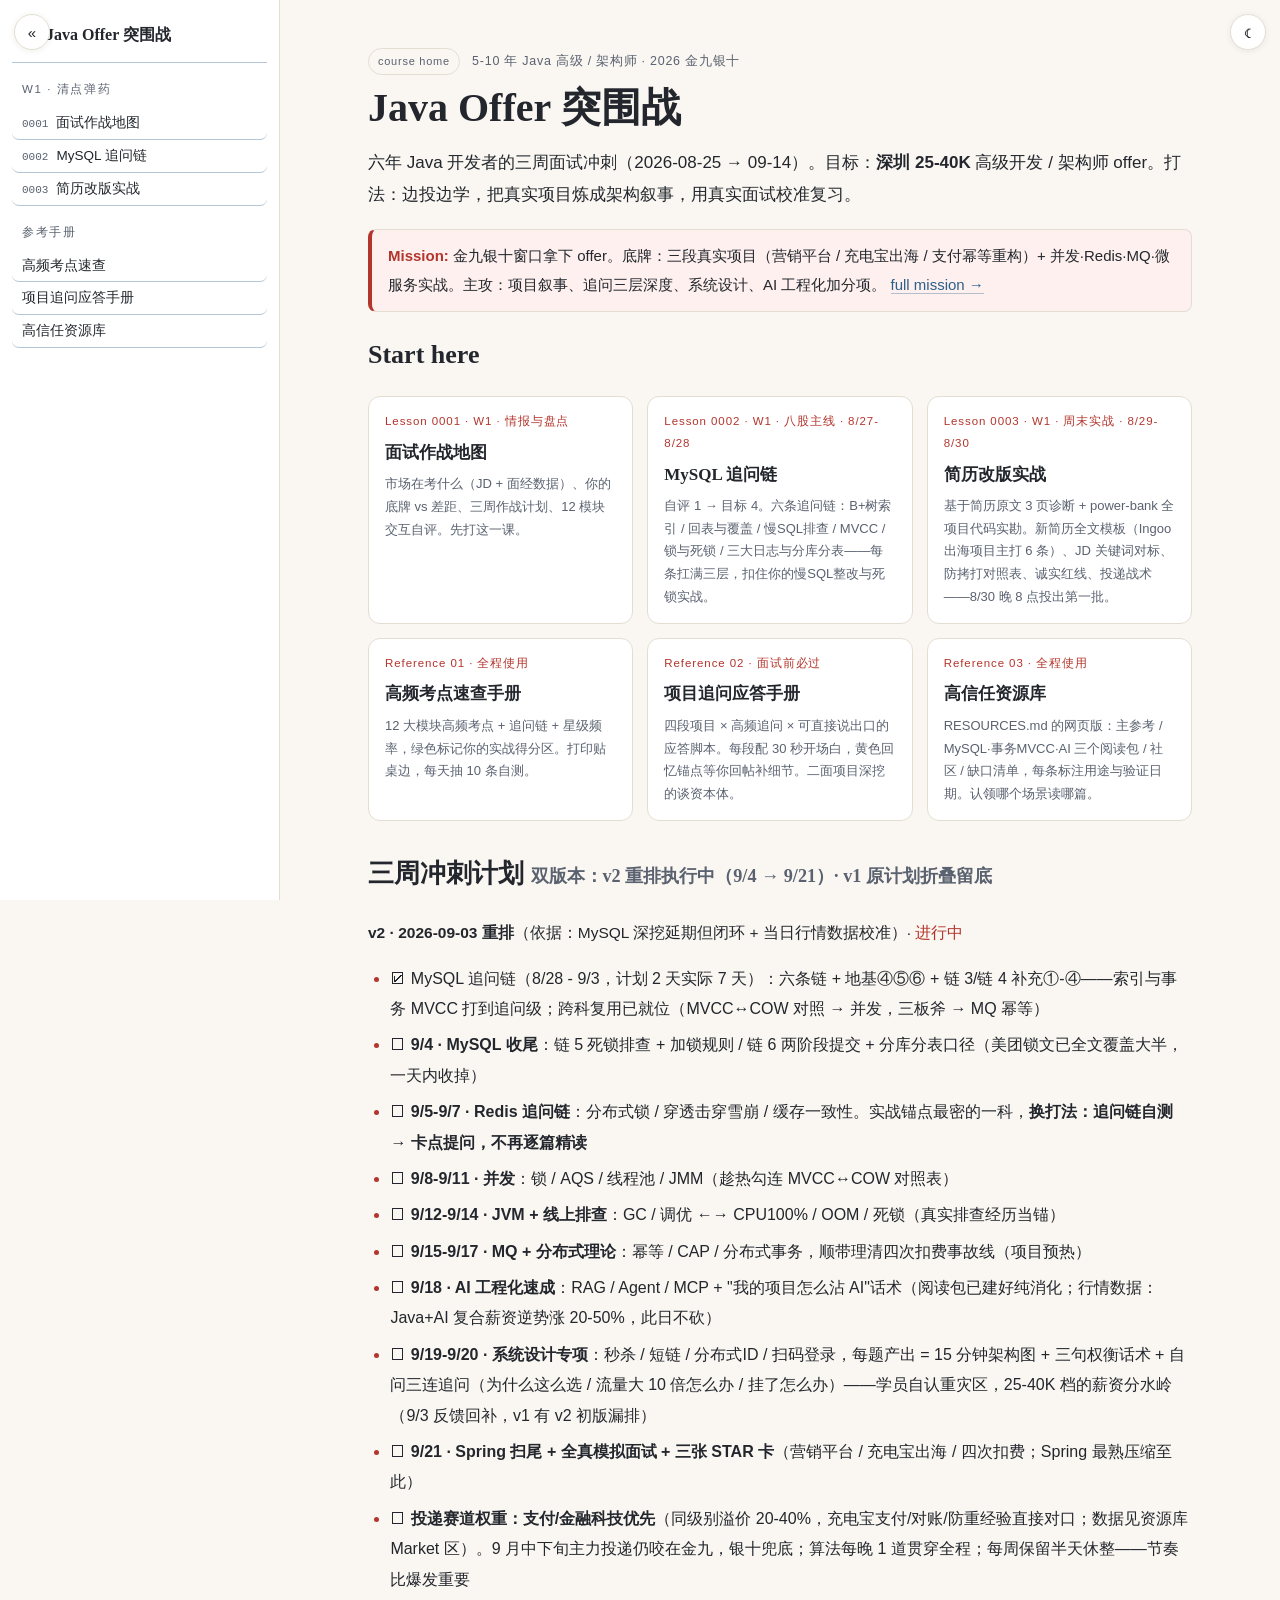
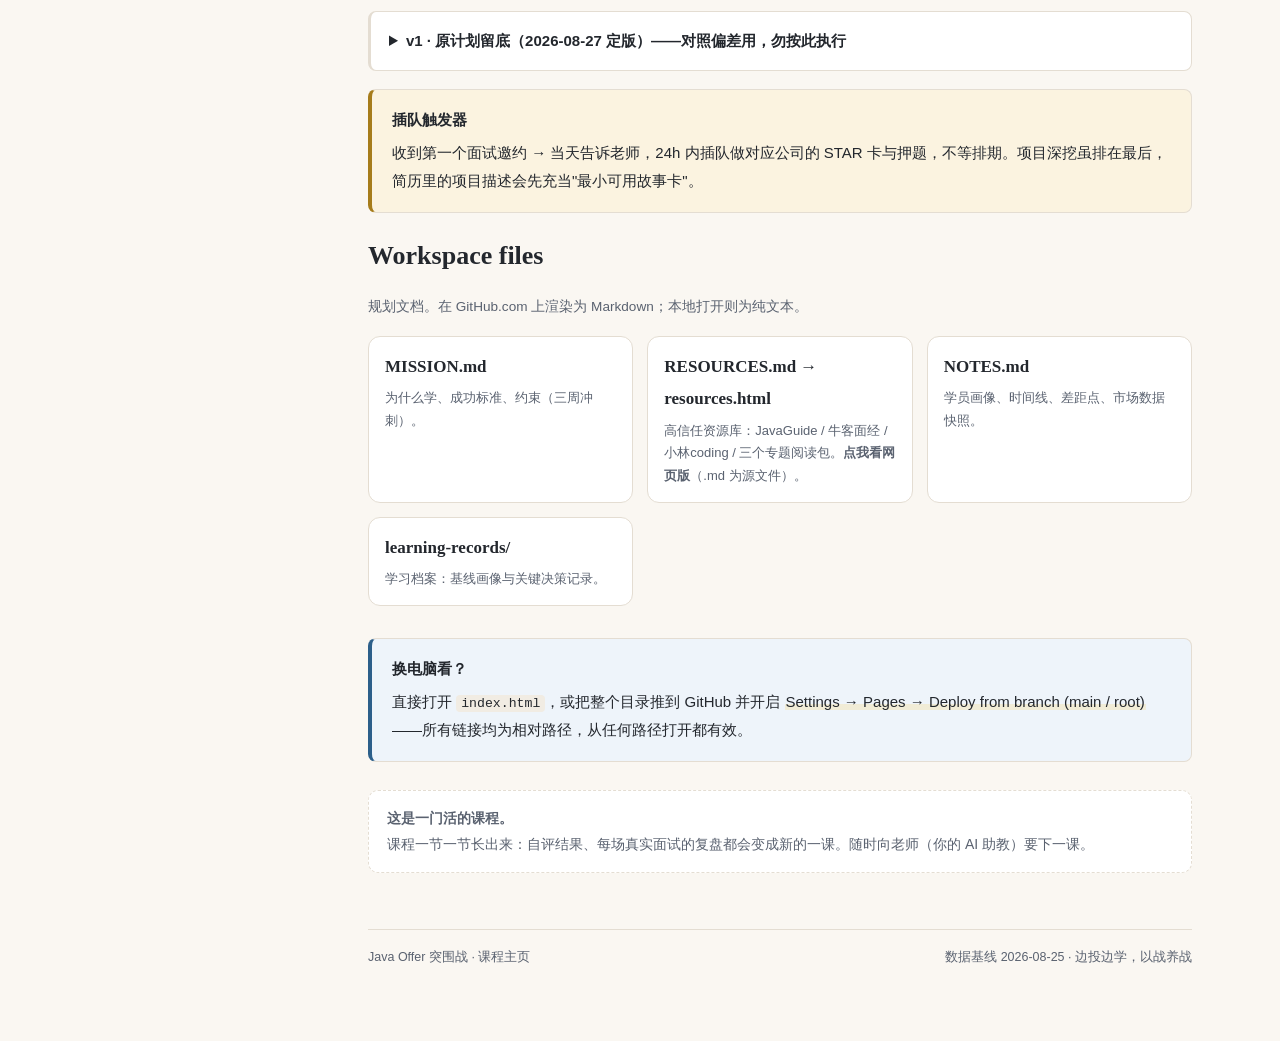
==== commit d283d3c7: "计划盘 v2 重排（v1 折叠留底）+ 系统设计专项回补 + 行情数据入档 + 阅读包换源（腾讯云→JavaGuide 隐式转换）+ 选源约定置顶（国内外一视同仁，UTIL 英文底本首发）" ====
--- a/index.html
+++ b/index.html
@@ -56,33 +56,48 @@
   </a>
 </div>
 
-<h2>三周冲刺计划 <span style="font-size:.7em;color:var(--ink-soft)">2026-08-25 → 09-14 · 8/27 按自评实分重排</span></h2>
+<h2>三周冲刺计划 <span style="font-size:.7em;color:var(--ink-soft)">双版本：v2 重排执行中（9/4 → 9/21）· v1 原计划折叠留底</span></h2>
 
-<div class="phase"><strong>W1 · 八股主线启动 + 简历改版</strong>（8/25 - 8/31）· <span style="color:var(--accent)">进行中</span></div>
+<div class="phase"><strong>v2 · 2026-09-03 重排</strong>（依据：MySQL 深挖延期但闭环 + 当日行情数据校准）· <span style="color:var(--accent)">进行中</span></div>
 <ul>
-  <li>☑ 0001 · 面试作战地图 + 12 模块自评（8/27 完成，进攻序：MySQL · Redis · 系统设计）</li>
-  <li>☐ 0002 · MySQL 追问链（8/27-8/28）：索引 / 慢SQL / 事务 MVCC / 锁与死锁</li>
-  <li>☐ <b>简历改版（8/29-8/30 周末，第 3 课已上线）</b>：补 power-bank 出海 + 量化数字 → <b>8/30 晚 8 点前投出第一批 3-5 家练手</b>（AI 加分位等 W3 Demo 后再加）</li>
-  <li>☐ Redis 追问链（8/31 起）：分布式锁 / 穿透击穿雪崩 / 缓存一致性</li>
-  <li>☐ 算法每晚 1 道高频题，贯穿全程</li>
+  <li>☑ MySQL 追问链（8/28 - 9/3，计划 2 天实际 7 天）：六条链 + 地基④⑤⑥ + 链 3/链 4 补充①-④——索引与事务 MVCC 打到追问级；跨科复用已就位（MVCC↔COW 对照 → 并发，三板斧 → MQ 幂等）</li>
+  <li>☐ <b>9/4 · MySQL 收尾</b>：链 5 死锁排查 + 加锁规则 / 链 6 两阶段提交 + 分库分表口径（美团锁文已全文覆盖大半，一天内收掉）</li>
+  <li>☐ <b>9/5-9/7 · Redis 追问链</b>：分布式锁 / 穿透击穿雪崩 / 缓存一致性。实战锚点最密的一科，<b>换打法：追问链自测 → 卡点提问，不再逐篇精读</b></li>
+  <li>☐ <b>9/8-9/11 · 并发</b>：锁 / AQS / 线程池 / JMM（趁热勾连 MVCC↔COW 对照表）</li>
+  <li>☐ <b>9/12-9/14 · JVM + 线上排查</b>：GC / 调优 ←→ CPU100% / OOM / 死锁（真实排查经历当锚）</li>
+  <li>☐ <b>9/15-9/17 · MQ + 分布式理论</b>：幂等 / CAP / 分布式事务，顺带理清四次扣费事故线（项目预热）</li>
+  <li>☐ <b>9/18 · AI 工程化速成</b>：RAG / Agent / MCP + "我的项目怎么沾 AI"话术（阅读包已建好纯消化；行情数据：Java+AI 复合薪资逆势涨 20-50%，此日不砍）</li>
+  <li>☐ <b>9/19-9/20 · 系统设计专项</b>：秒杀 / 短链 / 分布式ID / 扫码登录，每题产出 = 15 分钟架构图 + 三句权衡话术 + 自问三连追问（为什么这么选 / 流量大 10 倍怎么办 / 挂了怎么办）——学员自认重灾区，25-40K 档的薪资分水岭（9/3 反馈回补，v1 有 v2 初版漏排）</li>
+  <li>☐ <b>9/21 · Spring 扫尾 + 全真模拟面试 + 三张 STAR 卡</b>（营销平台 / 充电宝出海 / 四次扣费；Spring 最熟压缩至此）</li>
+  <li>☐ <b>投递赛道权重：支付/金融科技优先</b>（同级别溢价 20-40%，充电宝支付/对账/防重经验直接对口；数据见资源库 Market 区）。9 月中下旬主力投递仍咬在金九，银十兜底；算法每晚 1 道贯穿全程；每周保留半天休整——节奏比爆发重要</li>
 </ul>
 
-<div class="phase"><strong>W2 · 核心专题</strong>（9/1 - 9/7）</div>
-<ul>
-  <li>☐ Redis 收尾（9/1）→ 并发追问链（9/2-9/4：锁 / AQS / 线程池，简历"精通"按三层拷打标准备）</li>
-  <li>☐ 系统设计（9/5-9/6）：秒杀 / 短链 / 分布式ID，每题 15 分钟画带权衡的架构图</li>
-  <li>☐ 9/6 下午固定休半天——节奏比爆发重要</li>
-  <li>☐ JVM + 线上场景排查（9/7 起）：GC / 调优 ←→ CPU100% / OOM / 死锁，用真实排查经历当锚</li>
-</ul>
-
-<div class="phase"><strong>W3 · 收口 + 项目叙事压阵</strong>（9/8 - 9/14）</div>
-<ul>
-  <li>☐ JVM + 线上排查收尾（9/8）</li>
-  <li>☐ MQ + 分布式理论（9/9-9/10）：幂等 / CAP / 分布式事务，顺带理清四次扣费事故线（项目预热）</li>
-  <li>☐ AI 工程化一天速成（9/11）：RAG / Agent / MCP + "我的项目怎么沾 AI"话术</li>
-  <li>☐ Spring / 微服务扫尾 + 全真模拟面试 1 场（9/12）</li>
-  <li>☐ <b>项目深挖三张 STAR 卡（9/13-9/14）</b>：营销平台 / 充电宝出海 / 四次扣费 + 冲刺复盘</li>
-</ul>
+<details class="q-item">
+  <summary><span class="q-text">v1 · 原计划留底（2026-08-27 定版）——对照偏差用，勿按此执行</span></summary>
+  <div class="phase"><strong>W1 · 八股主线启动 + 简历改版</strong>（8/25 - 8/31）</div>
+  <ul>
+    <li>☑ 0001 · 面试作战地图 + 12 模块自评（8/27 完成，进攻序：MySQL · Redis · 系统设计）</li>
+    <li>☐ 0002 · MySQL 追问链（8/27-8/28）：索引 / 慢SQL / 事务 MVCC / 锁与死锁</li>
+    <li>☐ <b>简历改版（8/29-8/30 周末，第 3 课已上线）</b>：补 power-bank 出海 + 量化数字 → <b>8/30 晚 8 点前投出第一批 3-5 家练手</b>（AI 加分位等 W3 Demo 后再加）</li>
+    <li>☐ Redis 追问链（8/31 起）：分布式锁 / 穿透击穿雪崩 / 缓存一致性</li>
+    <li>☐ 算法每晚 1 道高频题，贯穿全程</li>
+  </ul>
+  <div class="phase"><strong>W2 · 核心专题</strong>（9/1 - 9/7）</div>
+  <ul>
+    <li>☐ Redis 收尾（9/1）→ 并发追问链（9/2-9/4：锁 / AQS / 线程池，简历"精通"按三层拷打标准备）</li>
+    <li>☐ 系统设计（9/5-9/6）：秒杀 / 短链 / 分布式ID，每题 15 分钟画带权衡的架构图</li>
+    <li>☐ 9/6 下午固定休半天——节奏比爆发重要</li>
+    <li>☐ JVM + 线上场景排查（9/7 起）：GC / 调优 ←→ CPU100% / OOM / 死锁，用真实排查经历当锚</li>
+  </ul>
+  <div class="phase"><strong>W3 · 收口 + 项目叙事压阵</strong>（9/8 - 9/14）</div>
+  <ul>
+    <li>☐ JVM + 线上排查收尾（9/8）</li>
+    <li>☐ MQ + 分布式理论（9/9-9/10）：幂等 / CAP / 分布式事务，顺带理清四次扣费事故线（项目预热）</li>
+    <li>☐ AI 工程化一天速成（9/11）：RAG / Agent / MCP + "我的项目怎么沾 AI"话术</li>
+    <li>☐ Spring / 微服务扫尾 + 全真模拟面试 1 场（9/12）</li>
+    <li>☐ <b>项目深挖三张 STAR 卡（9/13-9/14）</b>：营销平台 / 充电宝出海 / 四次扣费 + 冲刺复盘</li>
+  </ul>
+</details>
 
 <div class="callout gold">
   <span class="ttl">插队触发器</span>
--- a/assets/style.css
+++ b/assets/style.css
@@ -66,7 +66,7 @@
   color: var(--ink);
   font-family: var(--sans);
   font-size: 16px;
-  line-height: 1.75;
+  line-height: 1.9;
   text-rendering: optimizeLegibility;
   transition: background .25s ease, color .25s ease;
 }
@@ -166,7 +166,7 @@
 }
 .card .n { font-size: 11.5px; letter-spacing: .08em; color: var(--accent); margin-bottom: 4px; }
 .card .t { font-family: var(--serif); font-size: 17px; font-weight: 700; margin-bottom: 4px; }
-.card .d { font-size: 13px; color: var(--ink-soft); line-height: 1.6; }
+.card .d { font-size: 13px; color: var(--ink-soft); line-height: 1.75; }
 
 .phase { margin: 20px 0 6px; font-size: 15.5px; }
 
@@ -259,7 +259,7 @@
 }
 
 .lead { font-size: 17px; color: var(--ink); }
-p { margin: 10px 0; }
+p { margin: 14px 0; }
 a { color: var(--blue); text-decoration: none; border-bottom: 1px solid color-mix(in srgb, var(--blue) 35%, transparent); }
 a:hover { color: var(--accent); border-bottom-color: var(--accent); }
 
@@ -267,13 +267,13 @@
 em { font-style: normal; background: linear-gradient(transparent 62%, var(--em-mark) 62%); padding: 0 1px; }
 
 ul, ol { padding-left: 1.4em; }
-li { margin: 4px 0; }
+li { margin: 6px 0; }
 li::marker { color: var(--accent); }
 
 /* ---------- 表格 ---------- */
 .tbl-wrap { overflow-x: auto; margin: 14px 0; border: 1px solid var(--line); border-radius: 10px; background: var(--card); }
 
-table { border-collapse: collapse; width: 100%; font-size: 14px; line-height: 1.6; }
+table { border-collapse: collapse; width: 100%; font-size: 14px; line-height: 1.75; }
 
 th {
   font-family: var(--sans);
@@ -304,8 +304,8 @@
   border-left: 4px solid var(--blue);
   border-radius: 8px;
   background: var(--blue-soft);
-  padding: 14px 18px;
-  margin: 16px 0;
+  padding: 16px 20px;
+  margin: 18px 0;
   font-size: 15px;
 }
 .callout .ttl { font-weight: 700; display: block; margin-bottom: 4px; font-family: var(--serif); }
@@ -387,20 +387,21 @@
 .prio-list .delta { margin-left: auto; font-size: 12px; color: var(--ink-soft); white-space: nowrap; }
 
 /* ---------- 考点清单（reference 文档复用组件） ---------- */
-.qlist { display: grid; gap: 10px; margin: 14px 0; }
+.qlist { display: grid; gap: 14px; margin: 14px 0; }
 .q-item {
   border: 1px solid var(--line); border-left: 3px solid var(--line);
-  border-radius: 8px; background: var(--card); padding: 10px 14px;
+  border-radius: 8px; background: var(--card); padding: 14px 18px;
 }
 .q-item.f3 { border-left-color: var(--accent); }
 .q-item.f2 { border-left-color: var(--gold); }
 .q-item.f1 { border-left-color: var(--line); }
 .q-item .q-line { display: flex; align-items: baseline; gap: 10px; flex-wrap: wrap; }
 .q-item .q-text { font-weight: 650; font-size: 15px; }
-.q-item .q-hook { margin: 4px 0 0; font-size: 13.5px; color: var(--ink-soft); line-height: 1.65; }
+.q-item .q-hook { margin: 10px 0 0; font-size: 13.5px; color: var(--ink-soft); line-height: 1.85; }
 .q-item .you {
-  display: inline-block; font-size: 11.5px; color: var(--green); background: var(--green-soft);
-  border: 1px solid color-mix(in srgb, var(--green) 35%, transparent); border-radius: 999px; padding: 2px 8px; white-space: nowrap;
+  display: inline; font-size: 11.5px; color: var(--green); background: var(--green-soft);
+  border: 1px solid color-mix(in srgb, var(--green) 35%, transparent); border-radius: 999px; padding: 2px 8px;
+  box-decoration-break: clone; -webkit-box-decoration-break: clone;
 }
 
 /* ---------- 引用 / 出处 ---------- */
@@ -434,12 +435,19 @@
 
 code { font-family: var(--mono); font-size: 0.88em; background: var(--code-bg); border-radius: 4px; padding: 1px 5px; }
 
+pre {
+  font-family: var(--mono); font-size: 0.8rem; line-height: 1.7;
+  background: var(--code-bg); border-radius: 8px; padding: 12px 14px;
+  margin: 10px 0; overflow-x: auto; white-space: pre;
+}
+pre code { background: none; padding: 0; font-size: inherit; }
+
 .flow {
   display: flex; flex-wrap: wrap; align-items: stretch; gap: 8px; margin: 14px 0;
 }
 .flow .step {
   flex: 1 1 150px; border: 1px solid var(--line); border-radius: 10px;
-  background: var(--card); padding: 12px 14px; font-size: 13.5px; line-height: 1.55;
+  background: var(--card); padding: 14px 16px; font-size: 13.5px; line-height: 1.75;
 }
 .flow .step b { display: block; font-family: var(--serif); font-size: 15px; margin-bottom: 3px; }
 .flow .step.hot { border-color: color-mix(in srgb, var(--accent) 35%, transparent); background: var(--accent-soft); }
@@ -448,13 +456,6 @@
 @media (max-width: 1023.98px) {
   /* 左上角的固定导航按钮（top:14px + 高 36px = 占到 50px）会压住页面标题，内容整体让位 */
   body.has-nav .page { padding-top: 68px; }
-  /* "你的实战锚点"绿标内容较长，nowrap 在窄屏会溢出屏幕——改为可换行的高亮形态 */
-  .q-item .you {
-    display: inline;
-    white-space: normal;
-    box-decoration-break: clone;
-    -webkit-box-decoration-break: clone;
-  }
   /* 长 URL / 长英文串兜底：允许必要时断词，防横向溢出 */
   .callout, .q-hook, .card .d, td, p, li { overflow-wrap: break-word; }
 }
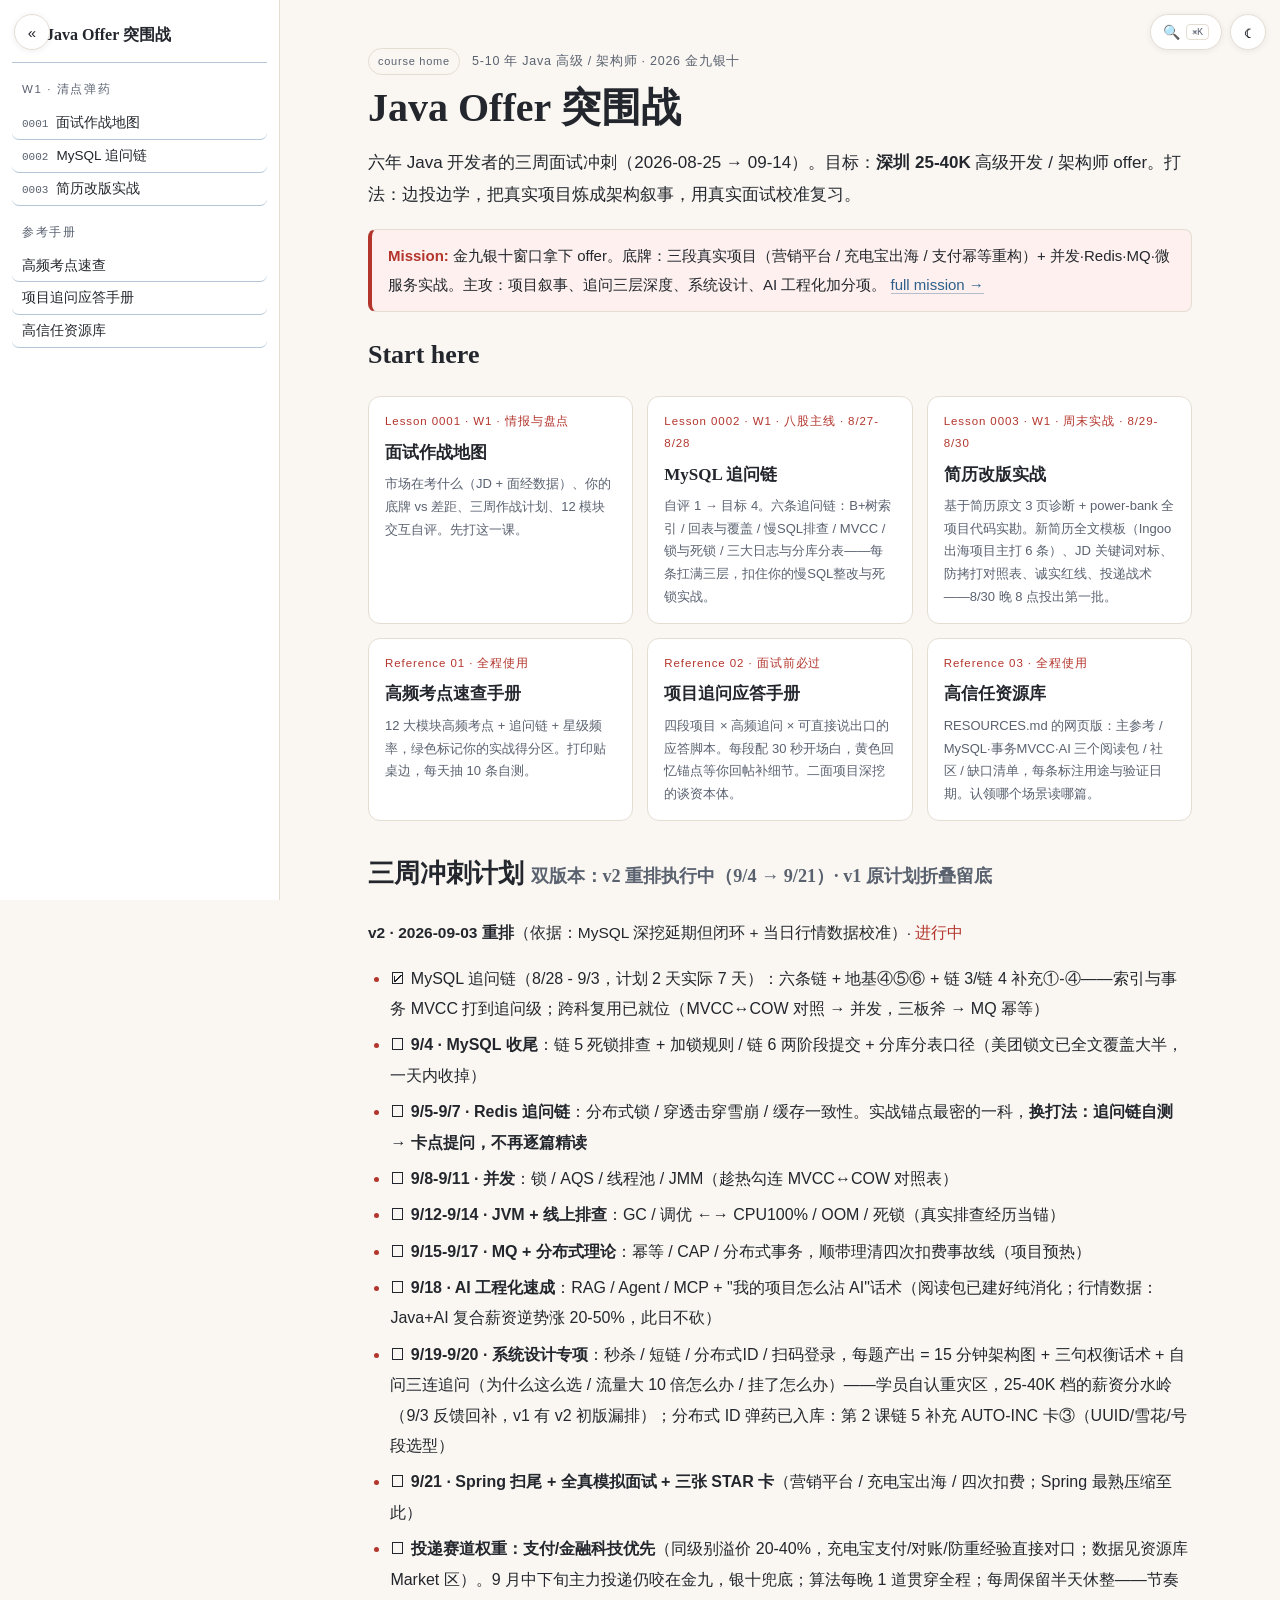
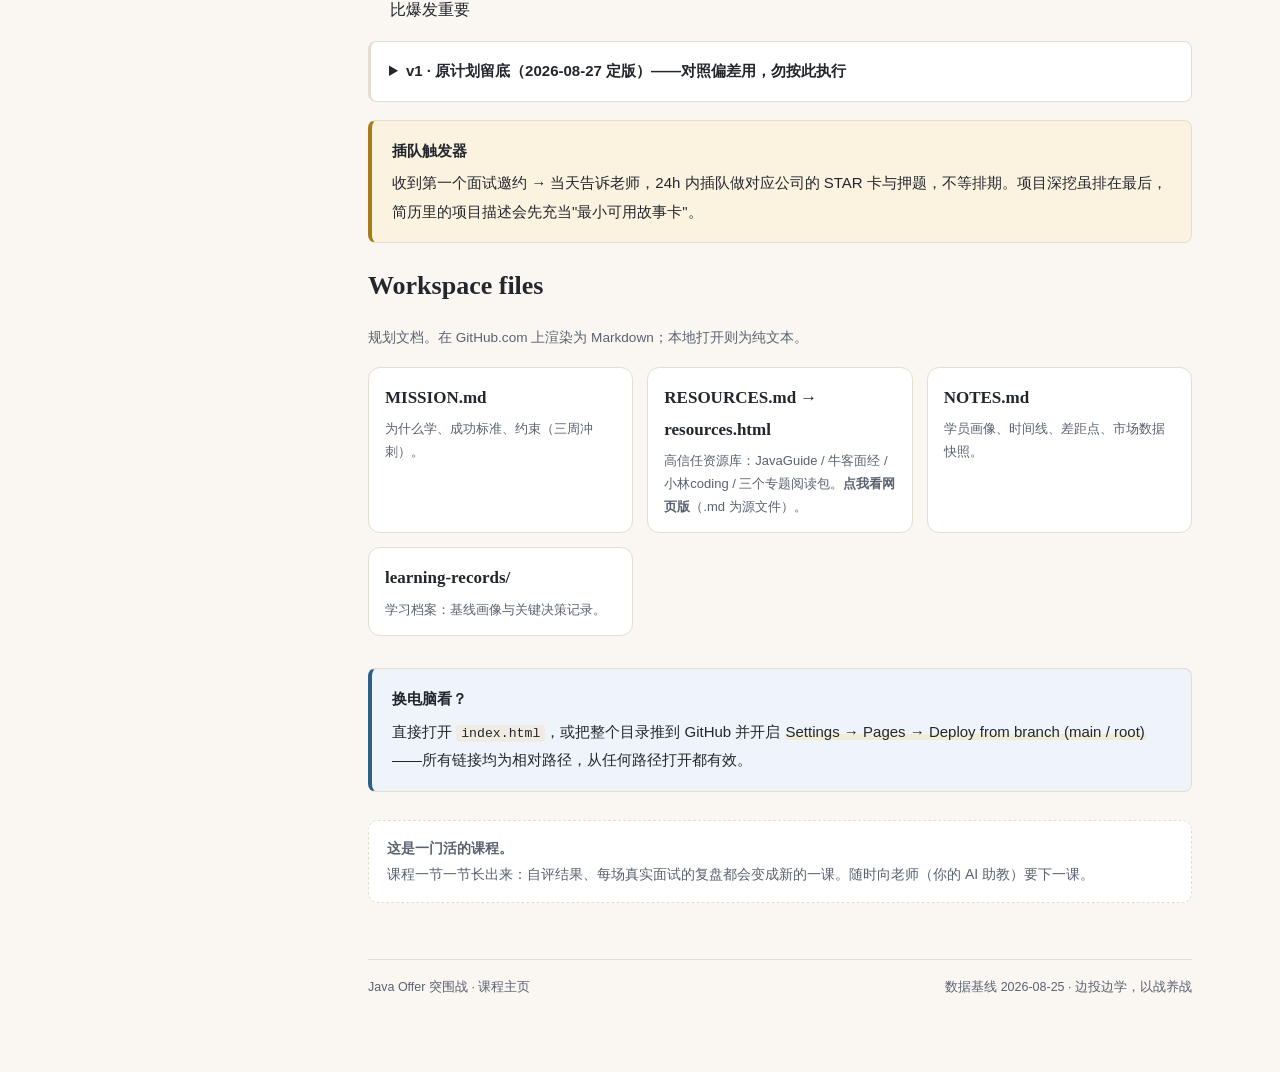
==== commit 27179d7f: "链 5 补强：AUTO-INC 配角定位+三弹药卡（自增空洞/ROW binlog/号段模式，对接分布式 ID 与系统设计专项）+ 小林锁篇 6 篇阅读指南（必读2/快读2/选读1/可跳1，MDL 事" ====
--- a/index.html
+++ b/index.html
@@ -67,7 +67,7 @@
   <li>☐ <b>9/12-9/14 · JVM + 线上排查</b>：GC / 调优 ←→ CPU100% / OOM / 死锁（真实排查经历当锚）</li>
   <li>☐ <b>9/15-9/17 · MQ + 分布式理论</b>：幂等 / CAP / 分布式事务，顺带理清四次扣费事故线（项目预热）</li>
   <li>☐ <b>9/18 · AI 工程化速成</b>：RAG / Agent / MCP + "我的项目怎么沾 AI"话术（阅读包已建好纯消化；行情数据：Java+AI 复合薪资逆势涨 20-50%，此日不砍）</li>
-  <li>☐ <b>9/19-9/20 · 系统设计专项</b>：秒杀 / 短链 / 分布式ID / 扫码登录，每题产出 = 15 分钟架构图 + 三句权衡话术 + 自问三连追问（为什么这么选 / 流量大 10 倍怎么办 / 挂了怎么办）——学员自认重灾区，25-40K 档的薪资分水岭（9/3 反馈回补，v1 有 v2 初版漏排）</li>
+  <li>☐ <b>9/19-9/20 · 系统设计专项</b>：秒杀 / 短链 / 分布式ID / 扫码登录，每题产出 = 15 分钟架构图 + 三句权衡话术 + 自问三连追问（为什么这么选 / 流量大 10 倍怎么办 / 挂了怎么办）——学员自认重灾区，25-40K 档的薪资分水岭（9/3 反馈回补，v1 有 v2 初版漏排）；分布式 ID 弹药已入库：第 2 课链 5 补充 AUTO-INC 卡③（UUID/雪花/号段选型）</li>
   <li>☐ <b>9/21 · Spring 扫尾 + 全真模拟面试 + 三张 STAR 卡</b>（营销平台 / 充电宝出海 / 四次扣费；Spring 最熟压缩至此）</li>
   <li>☐ <b>投递赛道权重：支付/金融科技优先</b>（同级别溢价 20-40%，充电宝支付/对账/防重经验直接对口；数据见资源库 Market 区）。9 月中下旬主力投递仍咬在金九，银十兜底；算法每晚 1 道贯穿全程；每周保留半天休整——节奏比爆发重要</li>
 </ul>
--- a/assets/style.css
+++ b/assets/style.css
@@ -470,3 +470,114 @@
   body.has-nav { padding-left: 0; }
   a { border-bottom: 0; color: var(--ink); }
 }
+
+/* ---------- 全局搜索面板（search.js 注入） ---------- */
+html { scroll-behavior: smooth; }
+
+.search-fab {
+  position: fixed; top: 14px; right: 58px; z-index: 80;
+  display: inline-flex; align-items: center; gap: 6px;
+  height: 36px; padding: 0 12px; border-radius: 18px;
+  border: 1px solid var(--line); background: var(--card); color: var(--ink-soft);
+  font-size: 14px; cursor: pointer; box-shadow: 0 1px 6px var(--shadow-card);
+}
+.search-fab:hover { color: var(--accent); border-color: var(--accent); }
+.search-fab kbd {
+  font-family: var(--mono); font-size: 10px; color: var(--ink-soft);
+  border: 1px solid var(--line); border-radius: 4px; padding: 1px 5px;
+}
+@media (max-width: 1023.98px) { .search-fab kbd { display: none; } }
+
+.cmdk-overlay {
+  position: fixed; inset: 0; z-index: 990;
+  background: rgba(24, 22, 20, 0.38); backdrop-filter: blur(2px);
+  display: none; justify-content: center; align-items: flex-start;
+}
+.cmdk-overlay.show { display: flex; }
+.cmdk {
+  margin-top: 12vh; width: min(580px, 92vw);
+  background: var(--card); border: 1px solid var(--line); border-radius: 14px;
+  box-shadow: 0 24px 60px rgba(0, 0, 0, 0.28); overflow: hidden;
+}
+.cmdk-bar { display: flex; align-items: center; gap: 10px; padding: 13px 16px; border-bottom: 1px solid var(--line); }
+.cmdk-bar .cmdk-ico { font-size: 14px; }
+.cmdk-bar input {
+  flex: 1; border: none; outline: none; background: transparent;
+  color: var(--ink); font-size: 15px; font-family: var(--sans);
+}
+.cmdk-bar input::placeholder { color: var(--ink-soft); }
+.cmdk-bar kbd {
+  font-family: var(--mono); font-size: 10px; color: var(--ink-soft);
+  border: 1px solid var(--line); border-radius: 4px; padding: 1px 5px;
+}
+.cmdk-list { max-height: 46vh; overflow-y: auto; padding: 6px; }
+.cmdk-item {
+  display: flex; align-items: baseline; gap: 10px;
+  padding: 8px 10px; border-radius: 8px; cursor: pointer;
+}
+.cmdk-item .tx { flex: 1; min-width: 0; font-size: 13.5px; overflow: hidden; text-overflow: ellipsis; white-space: nowrap; }
+.cmdk-item .tx mark { background: var(--em-mark); color: inherit; border-radius: 2px; padding: 0 1px; }
+.cmdk-item .pg { flex: none; font-size: 11px; color: var(--ink-soft); }
+.cmdk-item.active { background: var(--surface-zebra); }
+.cmdk-item.active .pg { color: var(--accent); }
+.cmdk-empty { padding: 22px 16px; text-align: center; color: var(--ink-soft); font-size: 13px; }
+.cmdk-foot { display: flex; gap: 14px; padding: 7px 14px; border-top: 1px solid var(--line); font-size: 11px; color: var(--ink-soft); }
+
+.flash-hit { animation: jog-flash 2.4s ease-out; border-radius: 6px; }
+@keyframes jog-flash { 0% { background: var(--em-mark); } 100% { background: transparent; } }
+h2, h3, summary, .q-line { scroll-margin-top: 88px; }
+
+/* ---------- 右侧大纲（toc.js 注入，短线指示器：按节展开） ---------- */
+@media (min-width: 1280px) {
+  body.has-toc .page { max-width: 680px; }
+}
+.toc {
+  display: none; position: fixed; top: 96px; z-index: 40;
+  width: 46px; max-height: 68vh; overflow-y: auto; overflow-x: hidden;
+  font-size: 12px; scrollbar-width: thin; padding: 4px;
+  transition: width 0.18s ease;
+}
+.toc:hover, .toc:focus-within { width: 210px; }
+
+/* 标题：容器悬停时才浮现 */
+.toc .toc-ttl {
+  font-size: 10.5px; letter-spacing: 0.1em; color: var(--ink-soft);
+  margin: 2px 0 6px 8px; text-transform: uppercase; white-space: nowrap;
+  opacity: 0; transition: opacity 0.15s ease;
+}
+.toc:hover .toc-ttl, .toc:focus-within .toc-ttl { opacity: 1; }
+
+/* 条目：默认只呈现一条短线（l2 一条，l3 整行隐藏），无任何分割线 */
+.toc a {
+  display: flex; align-items: center;
+  padding: 5px 10px; text-decoration: none; line-height: 1.55; border-radius: 7px;
+}
+.toc a .dash {
+  flex: none; width: 20px; height: 2px; border-radius: 1px;
+  background: var(--dot-idle);
+  transition: width 0.15s ease, opacity 0.15s ease, background 0.15s ease;
+}
+.toc a.l3 { display: none; padding-left: 26px; }
+.toc a .tx {
+  flex: 1; min-width: 0; margin-left: 10px;
+  overflow: hidden; text-overflow: ellipsis; white-space: nowrap;
+  color: var(--ink-soft); opacity: 0; transform: translateX(-4px);
+  transition: opacity 0.15s ease, transform 0.15s ease, margin 0.15s ease;
+}
+.toc a.l3 .tx { font-size: 11.5px; }
+
+/* 折叠态的当前节：红色加长的那条线 */
+.toc a.on .dash { background: var(--accent); width: 30px; }
+.toc a.on .tx { color: var(--accent); }
+
+/* 悬停某一节：只展开这一节（圆角底色给出明确边界），其余节仍是短线 */
+.toc-sec:hover, .toc-sec:focus-within { background: var(--surface-zebra); border-radius: 8px; }
+.toc-sec:hover a .tx, .toc-sec:focus-within a .tx { opacity: 1; transform: none; margin-left: 0; }
+.toc-sec:hover a.l2 .dash, .toc-sec:focus-within a.l2 .dash { width: 0; opacity: 0; }
+.toc-sec:hover a.l3, .toc-sec:focus-within a.l3 { display: flex; }
+.toc a:hover .tx { color: var(--ink); }
+.toc a.on:hover .tx { color: var(--accent); }
+
+@media print {
+  .search-fab, .toc, .cmdk-overlay { display: none !important; }
+}
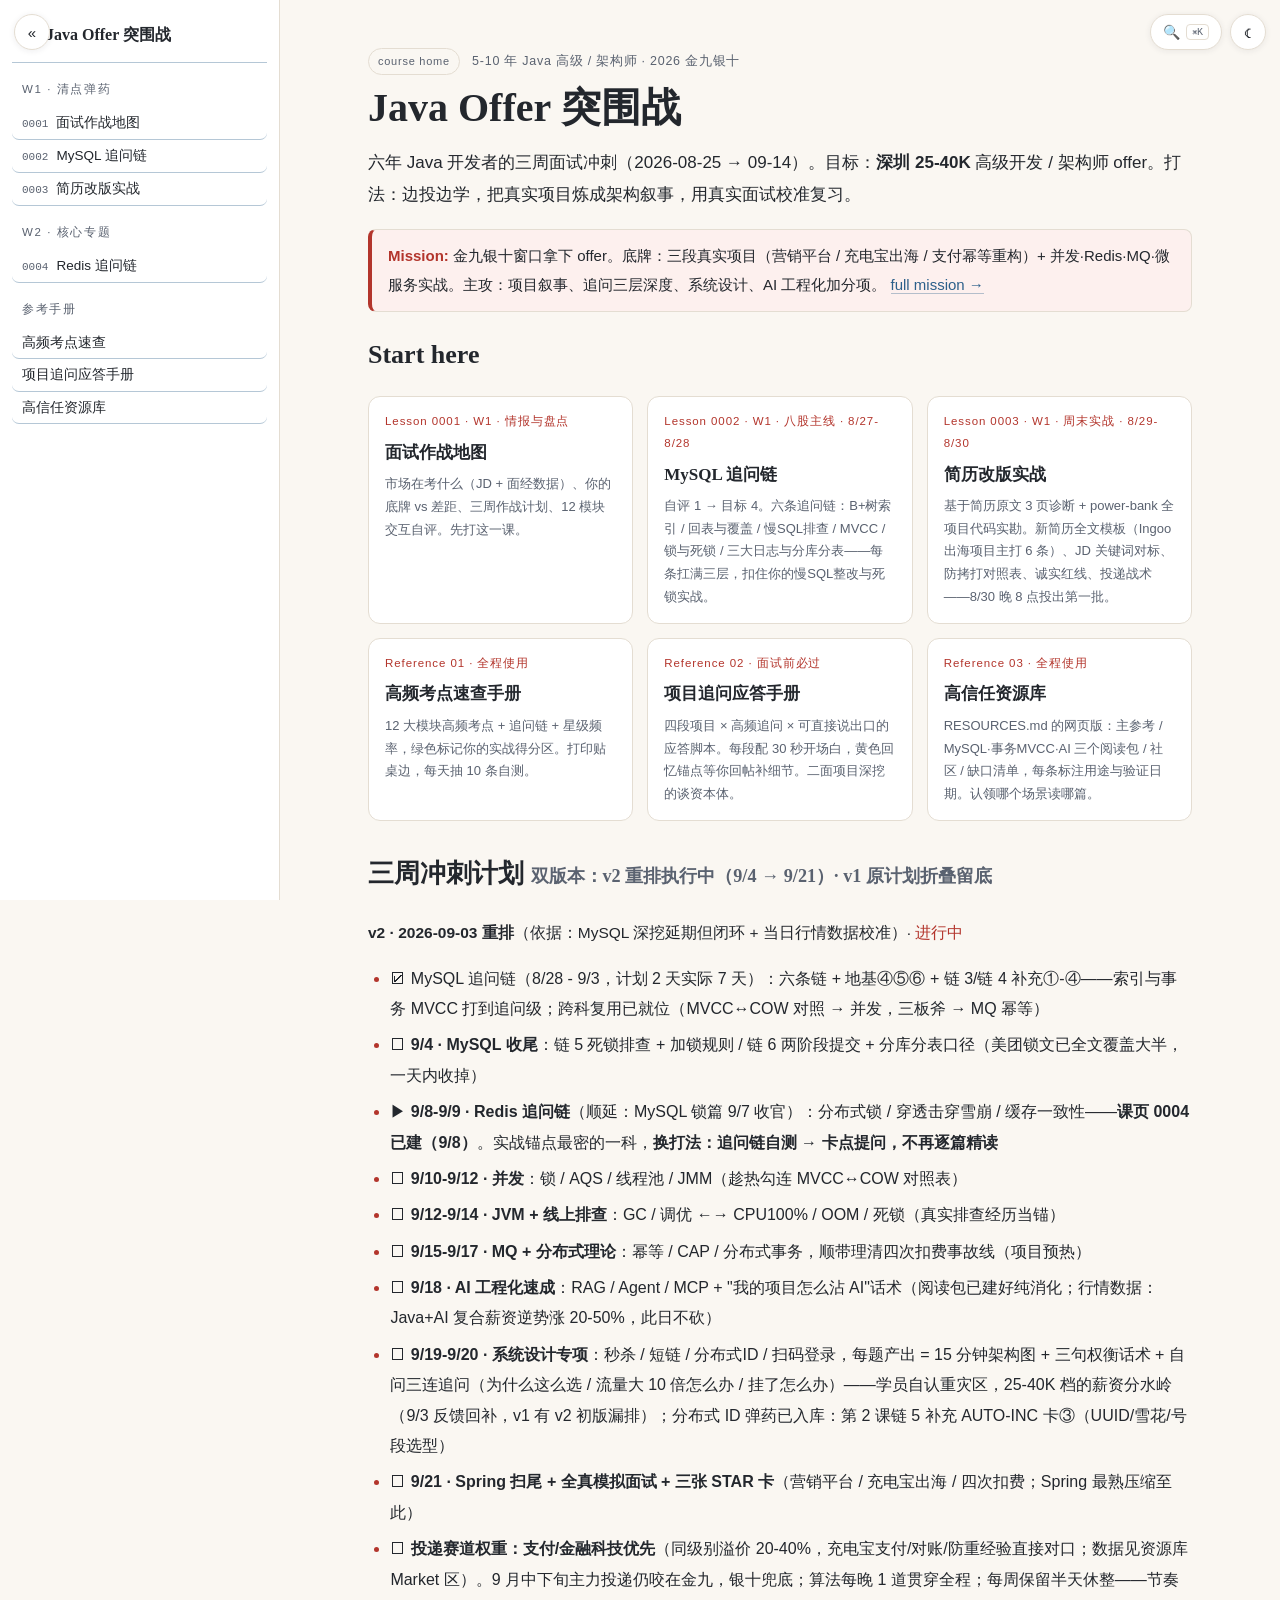
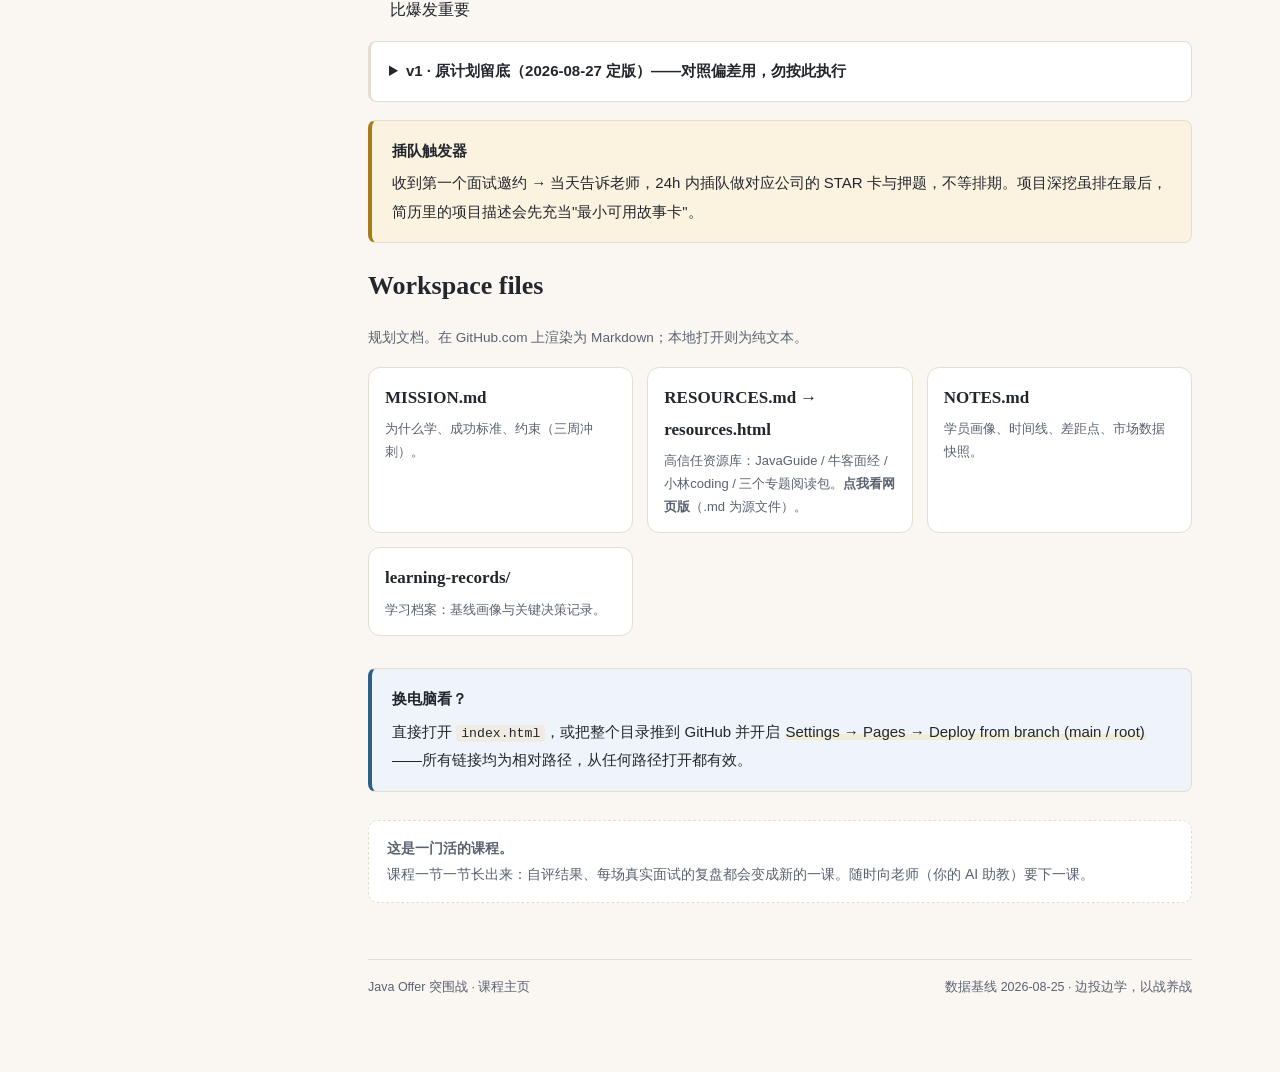
==== commit 975eb11f: "链 5 补充②加锁推演流水线（四步+退化心法+六格速查+死锁三步读法）+ 新开第 4 课 Redis 追问链（六链带实战锚点，侧栏 W2 分组）+ 计划盘 Redis 顺延 9/8-9/9 + 小林日" ====
--- a/index.html
+++ b/index.html
@@ -62,8 +62,8 @@
 <ul>
   <li>☑ MySQL 追问链（8/28 - 9/3，计划 2 天实际 7 天）：六条链 + 地基④⑤⑥ + 链 3/链 4 补充①-④——索引与事务 MVCC 打到追问级；跨科复用已就位（MVCC↔COW 对照 → 并发，三板斧 → MQ 幂等）</li>
   <li>☐ <b>9/4 · MySQL 收尾</b>：链 5 死锁排查 + 加锁规则 / 链 6 两阶段提交 + 分库分表口径（美团锁文已全文覆盖大半，一天内收掉）</li>
-  <li>☐ <b>9/5-9/7 · Redis 追问链</b>：分布式锁 / 穿透击穿雪崩 / 缓存一致性。实战锚点最密的一科，<b>换打法：追问链自测 → 卡点提问，不再逐篇精读</b></li>
-  <li>☐ <b>9/8-9/11 · 并发</b>：锁 / AQS / 线程池 / JMM（趁热勾连 MVCC↔COW 对照表）</li>
+  <li>▶ <b>9/8-9/9 · Redis 追问链</b>（顺延：MySQL 锁篇 9/7 收官）：分布式锁 / 穿透击穿雪崩 / 缓存一致性——<b>课页 0004 已建（9/8）</b>。实战锚点最密的一科，<b>换打法：追问链自测 → 卡点提问，不再逐篇精读</b></li>
+  <li>☐ <b>9/10-9/12 · 并发</b>：锁 / AQS / 线程池 / JMM（趁热勾连 MVCC↔COW 对照表）</li>
   <li>☐ <b>9/12-9/14 · JVM + 线上排查</b>：GC / 调优 ←→ CPU100% / OOM / 死锁（真实排查经历当锚）</li>
   <li>☐ <b>9/15-9/17 · MQ + 分布式理论</b>：幂等 / CAP / 分布式事务，顺带理清四次扣费事故线（项目预热）</li>
   <li>☐ <b>9/18 · AI 工程化速成</b>：RAG / Agent / MCP + "我的项目怎么沾 AI"话术（阅读包已建好纯消化；行情数据：Java+AI 复合薪资逆势涨 20-50%，此日不砍）</li>
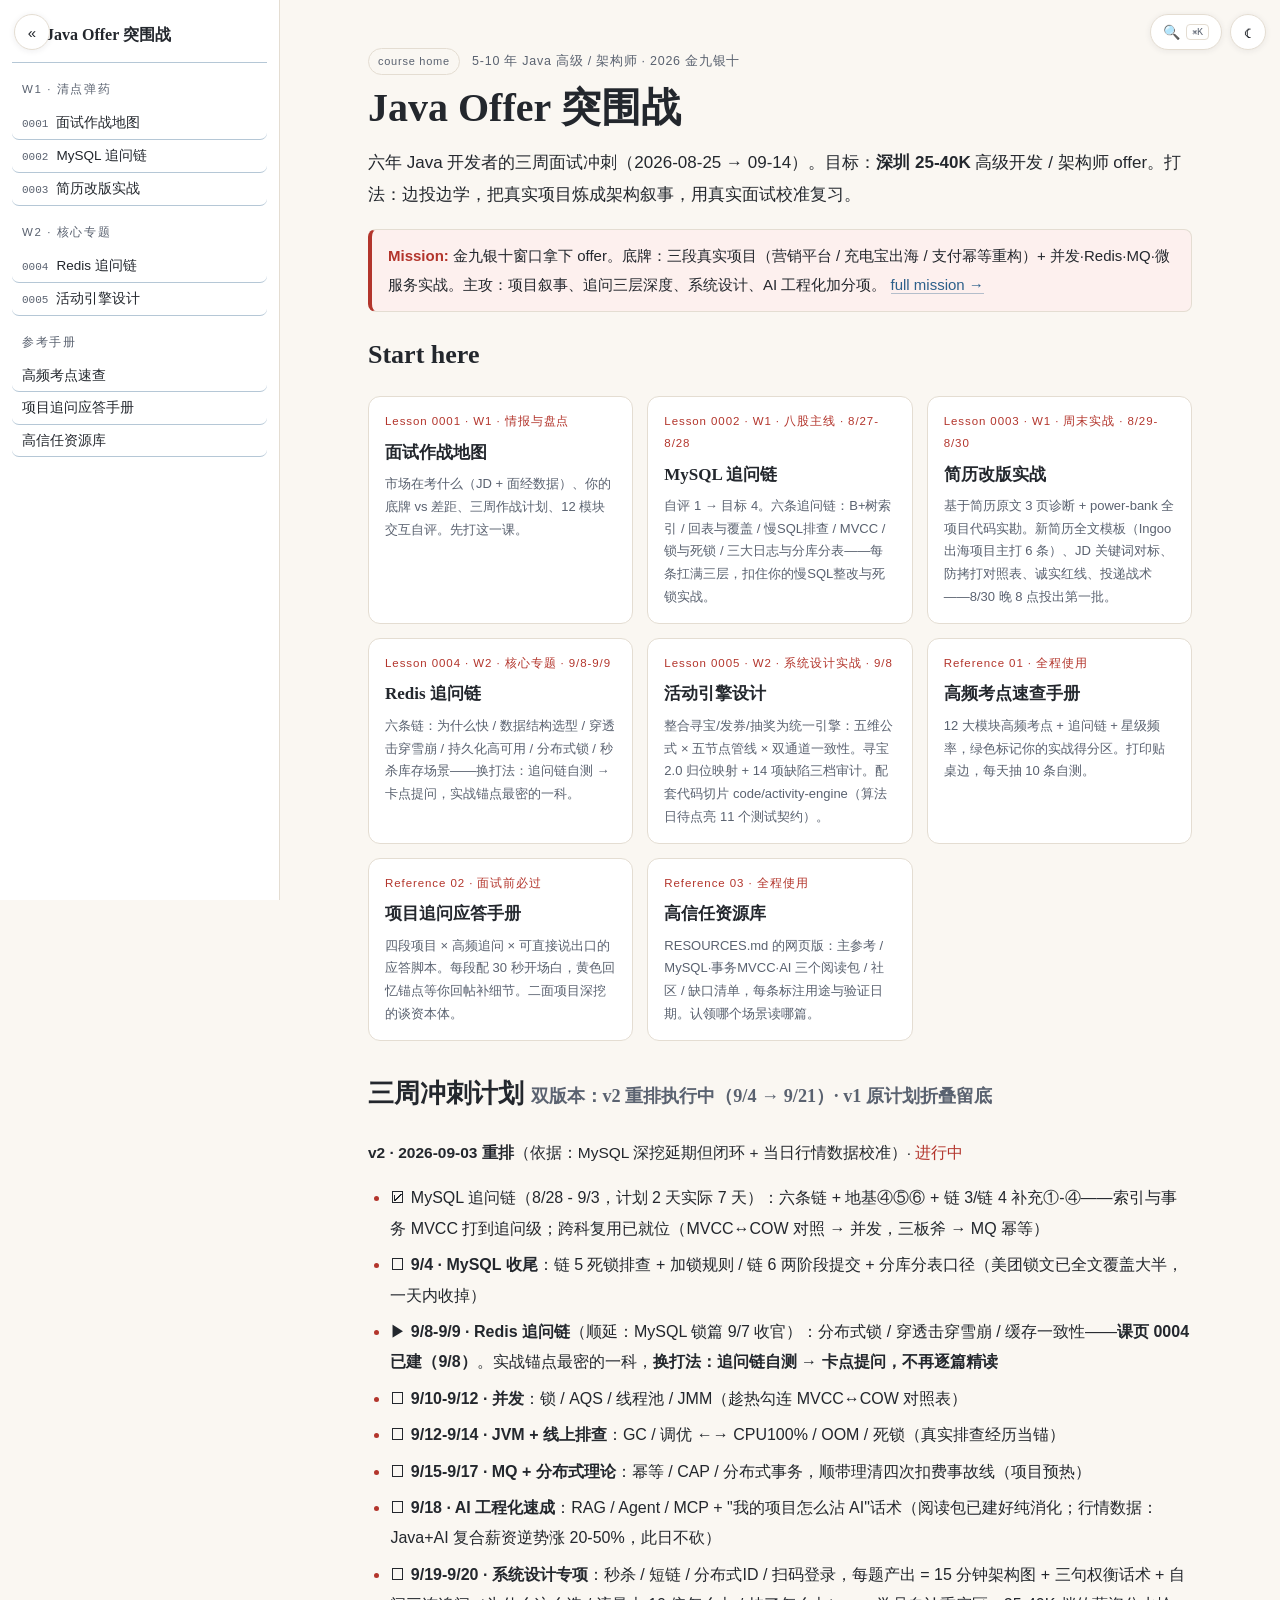
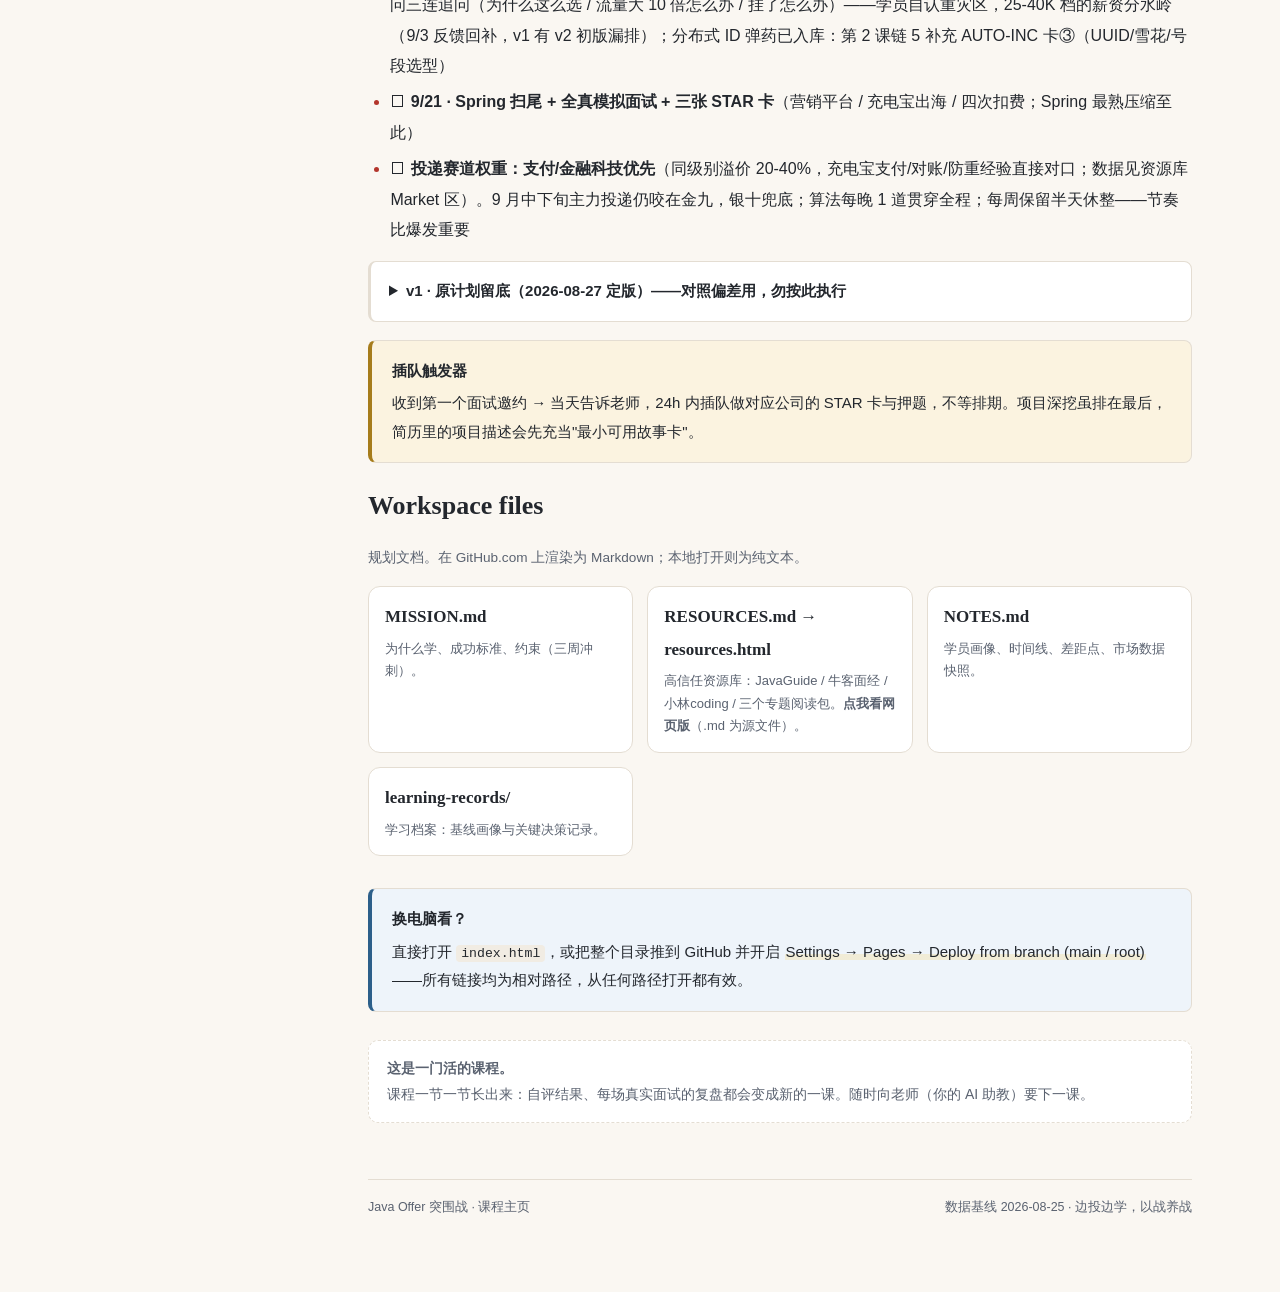
==== commit 9f2118af: "活动引擎入站+简历定稿同步（并行会话产出代提交）：0005 注册三处（nav/首页卡片/搜索索引脚本+重建282条）+首页补0004缺卡+0003 角色行同步 9/1 渐进定稿+应答手册项目一换引擎叙" ====
--- a/index.html
+++ b/index.html
@@ -38,6 +38,16 @@
     <div class="n">Lesson 0003 · W1 · 周末实战 · 8/29-8/30</div>
     <div class="t">简历改版实战</div>
     <div class="d">基于简历原文 3 页诊断 + power-bank 全项目代码实勘。新简历全文模板（Ingoo 出海项目主打 6 条）、JD 关键词对标、防拷打对照表、诚实红线、投递战术——8/30 晚 8 点投出第一批。</div>
+  </a>
+  <a class="card" href="lessons/0004-redis-follow-up-chains.html">
+    <div class="n">Lesson 0004 · W2 · 核心专题 · 9/8-9/9</div>
+    <div class="t">Redis 追问链</div>
+    <div class="d">六条链：为什么快 / 数据结构选型 / 穿透击穿雪崩 / 持久化高可用 / 分布式锁 / 秒杀库存场景——换打法：追问链自测 → 卡点提问，实战锚点最密的一科。</div>
+  </a>
+  <a class="card" href="lessons/0005-activity-engine-design.html">
+    <div class="n">Lesson 0005 · W2 · 系统设计实战 · 9/8</div>
+    <div class="t">活动引擎设计</div>
+    <div class="d">整合寻宝/发券/抽奖为统一引擎：五维公式 × 五节点管线 × 双通道一致性。寻宝 2.0 归位映射 + 14 项缺陷三档审计。配套代码切片 code/activity-engine（算法日待点亮 11 个测试契约）。</div>
   </a>
   <a class="card" href="reference/0001-high-frequency-topics.html">
     <div class="n">Reference 01 · 全程使用</div>
